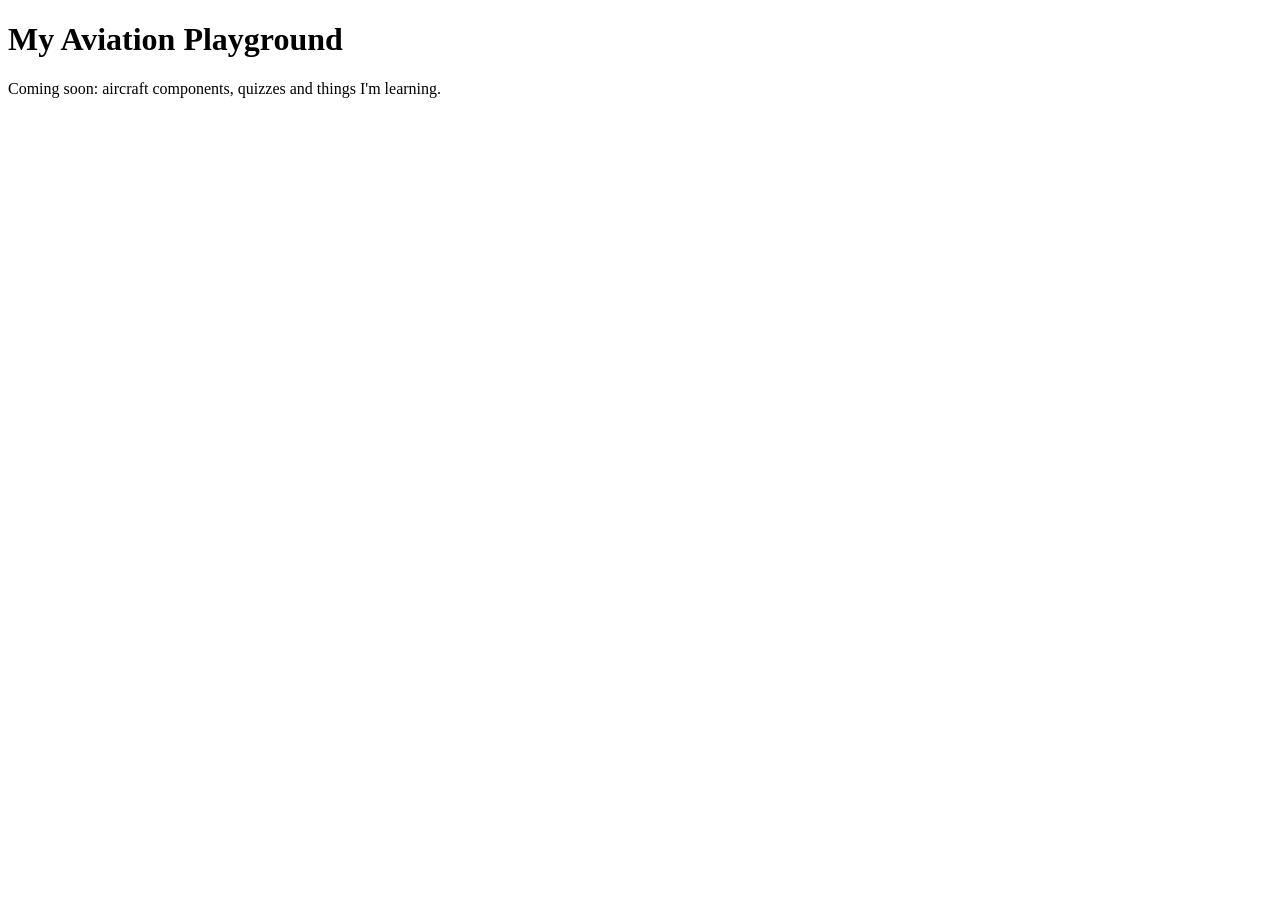
==== index.html @ 9e7796f8 "First Page" ====
<!DOCTYPE html>
<html lang="en">
<head>
  <meta charset="UTF-8">
  <meta name="viewport" content="width=device-width, initial-scale=1">
  <title>My Aviation Playground</title>
</head>
<body>
  <h1>My Aviation Playground</h1>
  <p>Coming soon: aircraft components, quizzes and things I'm learning.</p>
</body>
</html>
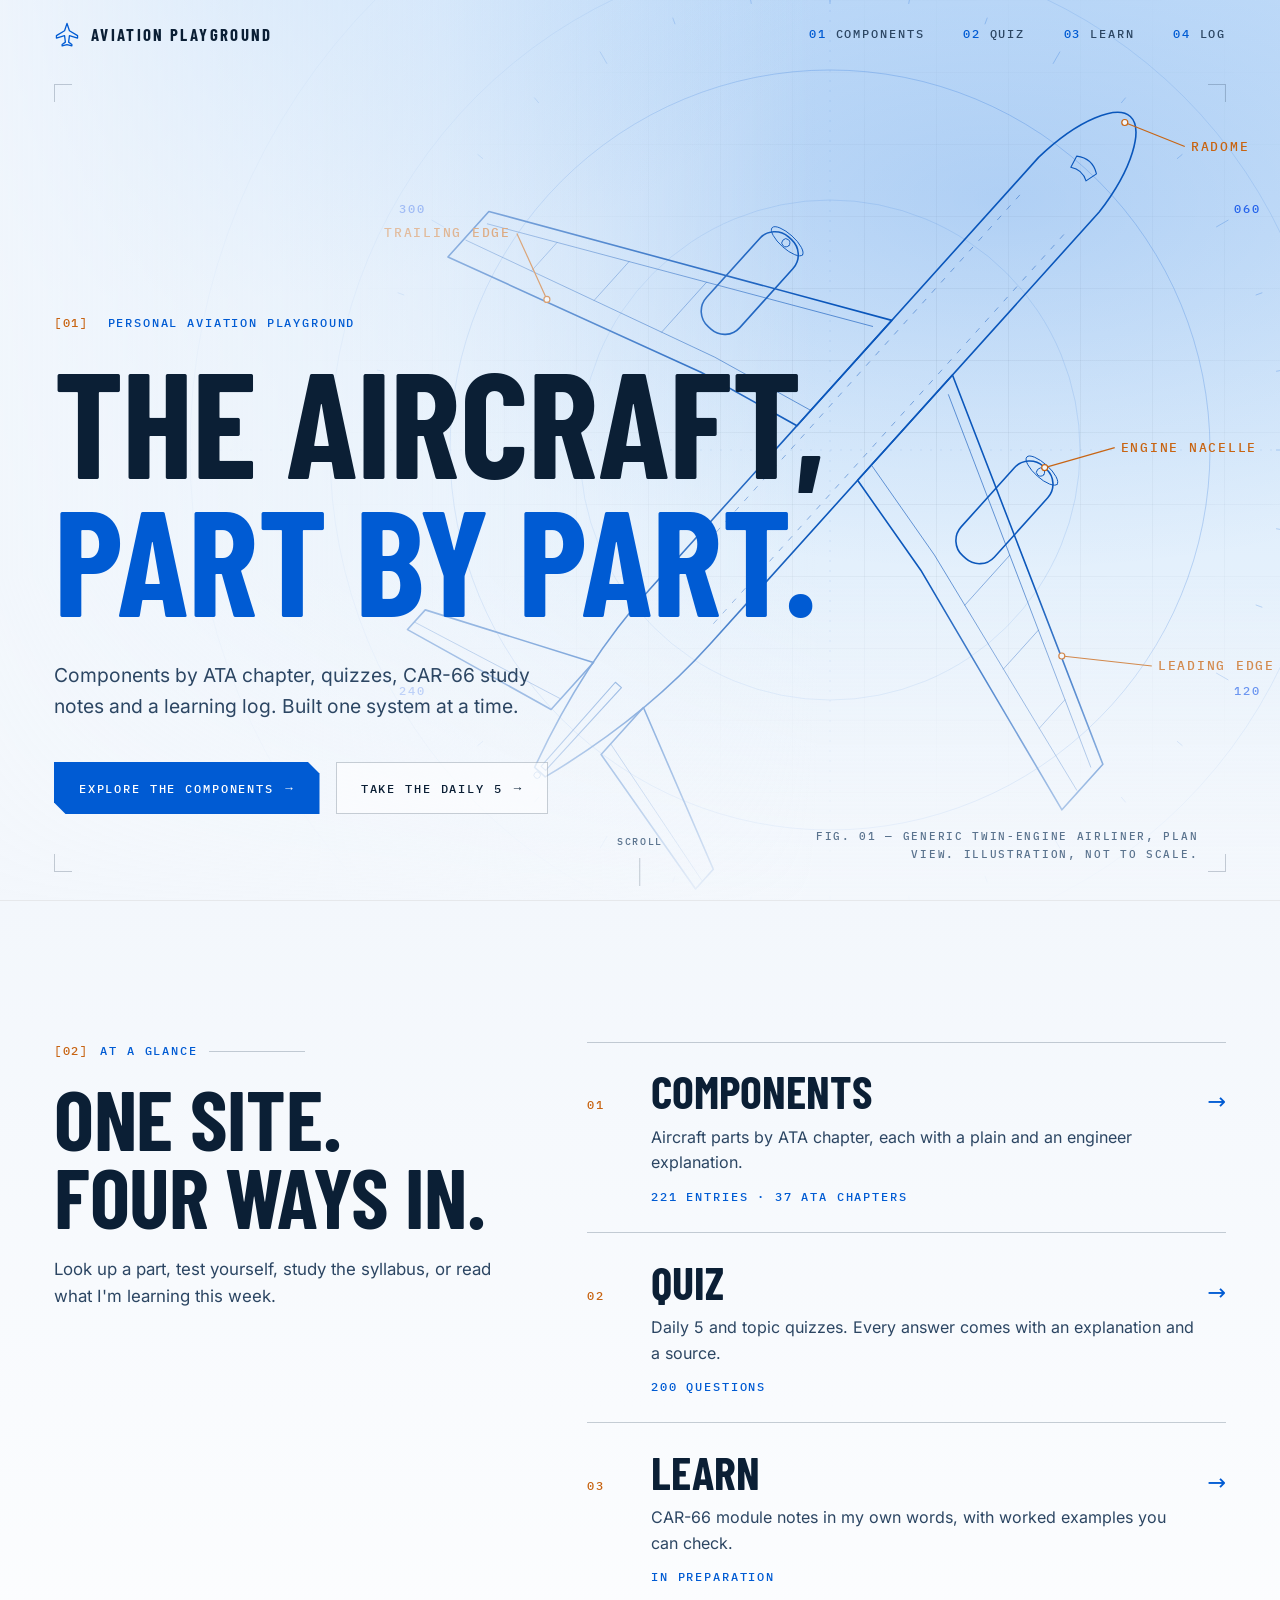
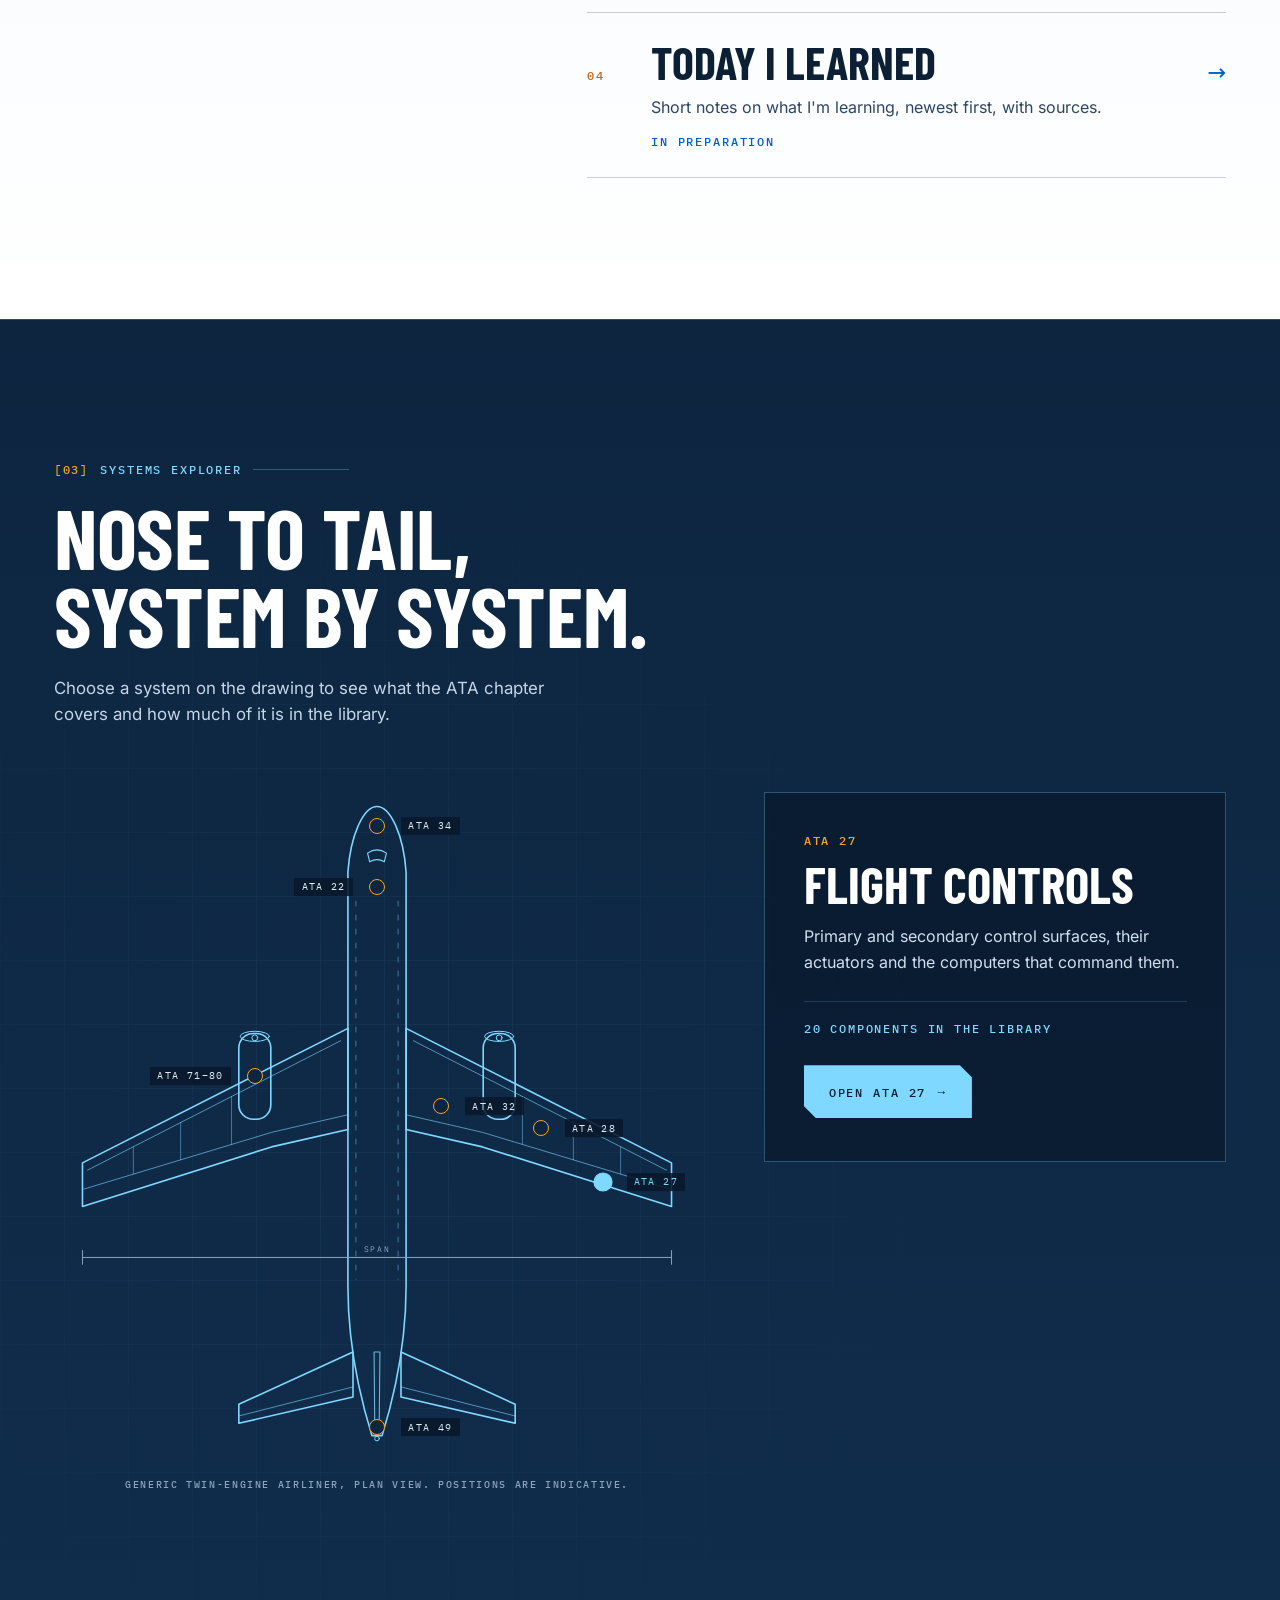
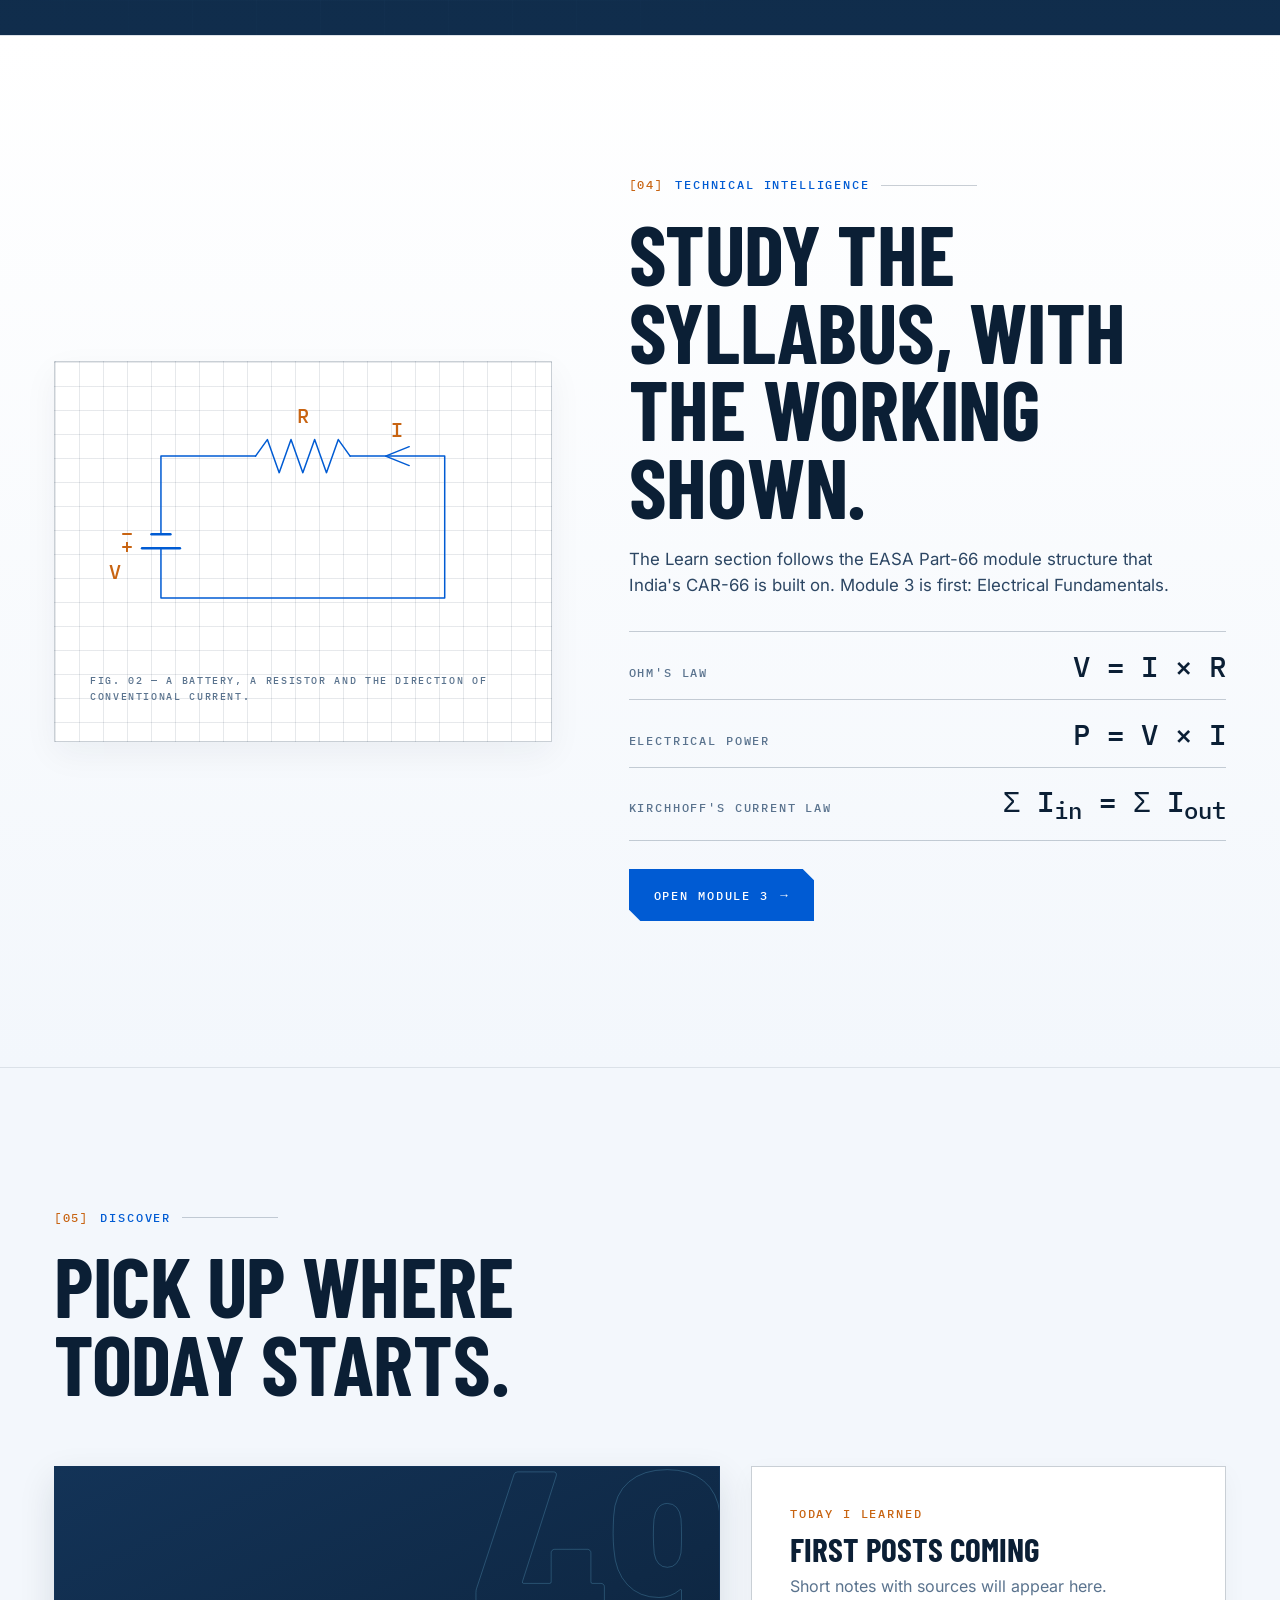
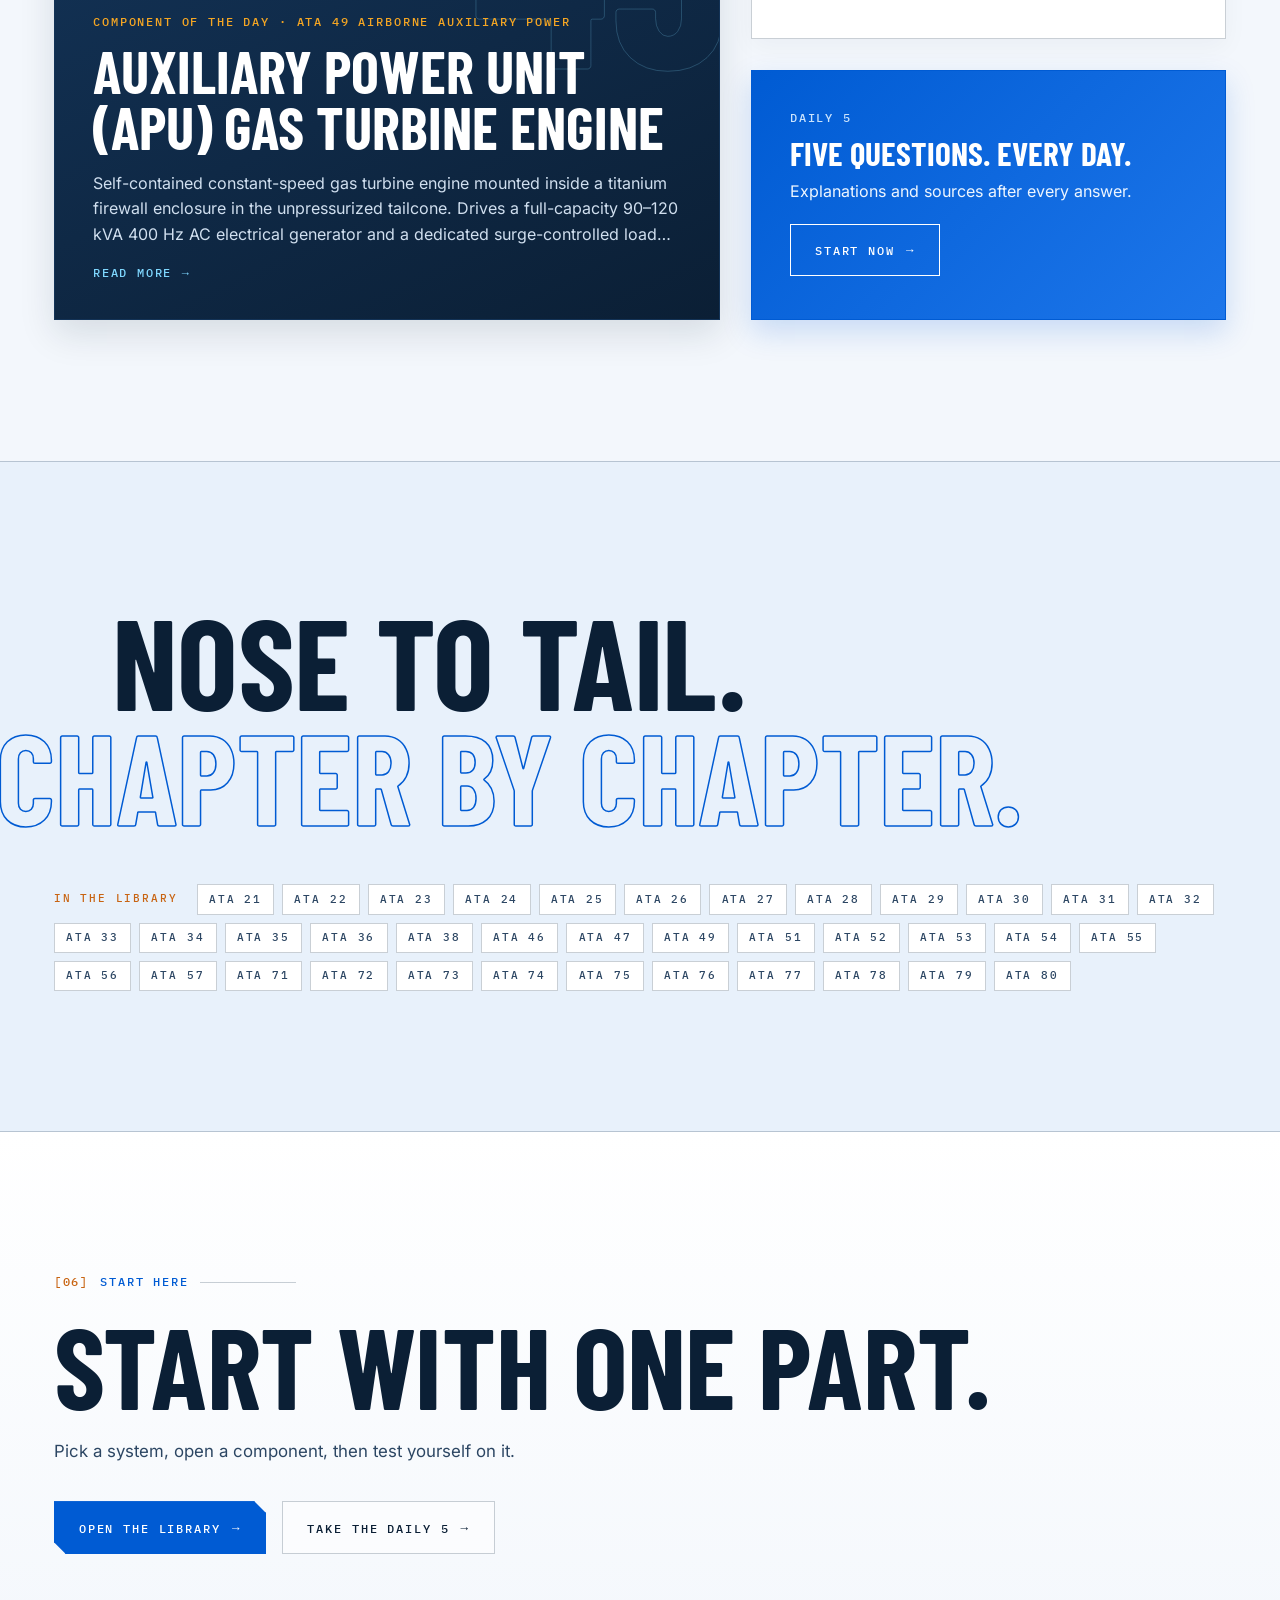
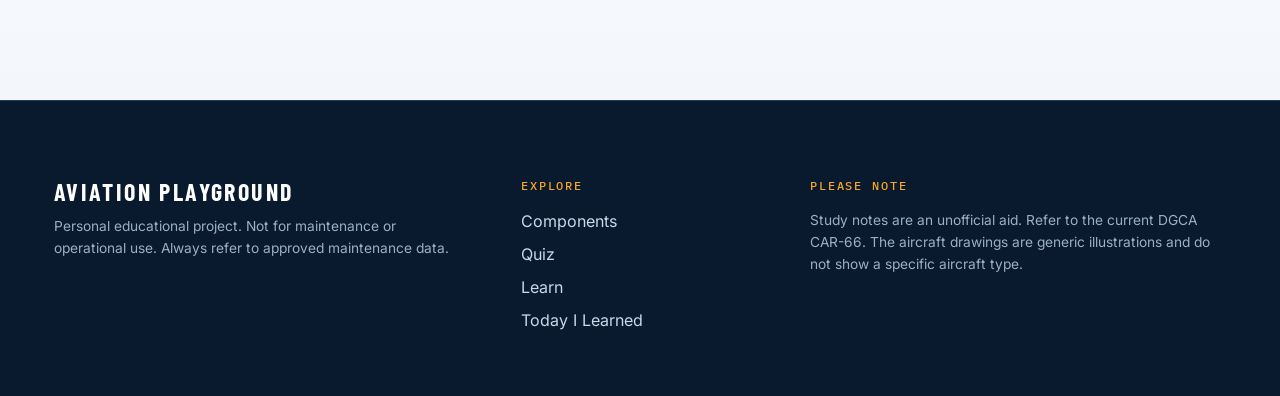
==== commit 332d4943: "Deploy daylight theme and complete encyclopedia content" ====
--- a/index.html
+++ b/index.html
@@ -2,11 +2,390 @@
 <html lang="en">
 <head>
   <meta charset="UTF-8">
-  <meta name="viewport" content="width=device-width, initial-scale=1">
-  <title>My Aviation Playground</title>
+  <meta name="viewport" content="width=device-width, initial-scale=1, viewport-fit=cover">
+  <title>My Aviation Playground | The aircraft, part by part</title>
+  <meta name="description" content="A personal aviation playground: aircraft components by ATA chapter, quizzes, CAR-66 study notes and a learning log.">
+  <meta name="theme-color" content="#04070c">
+  <link rel="icon" href="data:image/svg+xml,%3Csvg xmlns='http://www.w3.org/2000/svg' viewBox='0 0 32 32'%3E%3Crect width='32' height='32' rx='6' fill='%2304070c'/%3E%3Cpath d='M16 4 L19 13 L28 18 L28 20.5 L19 18 L18 25 L21.5 27.5 L21.5 29 L16 27.5 L10.5 29 L10.5 27.5 L14 25 L13 18 L4 20.5 L4 18 L13 13 Z' fill='none' stroke='%237fd8ff' stroke-width='1.6' stroke-linejoin='round'/%3E%3C/svg%3E">
+  <link rel="preload" href="fonts/barlow-condensed-latin-700-normal.woff2" as="font" type="font/woff2" crossorigin>
+  <link rel="stylesheet" href="css/style.css">
+  <link rel="stylesheet" href="css/home.css">
+  <script>document.documentElement.classList.add('js');</script>
 </head>
 <body>
-  <h1>My Aviation Playground</h1>
-  <p>Coming soon: aircraft components, quizzes and things I'm learning.</p>
+  <a class="skip" href="#main">Skip to content</a>
+  <svg class="sprite" width="0" height="0" aria-hidden="true" focusable="false"><defs><g id="airliner" fill="none" stroke="currentColor" stroke-linejoin="round" stroke-linecap="round">
+    <path d="M500 40 C517 40 536 75 540 130 L540 700 C540 780 524 850 507 905 L493 905 C476 850 460 780 460 700 L460 130 C464 75 483 40 500 40 Z" vector-effect="non-scaling-stroke" stroke-width="1.6"/>
+    <path d="M487 104 Q500 95 513 104 L510 116 Q500 110 490 116 Z" vector-effect="non-scaling-stroke" stroke-width="1.1"/>
+    <path d="M471 170 L471 690" vector-effect="non-scaling-stroke" stroke-width="1" stroke-opacity="0.45" stroke-dasharray="5 9"/>
+    <path d="M529 170 L529 690" vector-effect="non-scaling-stroke" stroke-width="1" stroke-opacity="0.45" stroke-dasharray="5 9"/>
+    <path d="M540 345 L905 530 L905 590 L645 508 L540 484 Z" vector-effect="non-scaling-stroke" stroke-width="1.6"/>
+    <path d="M460 345 L95 530 L95 590 L355 508 L460 484 Z" vector-effect="non-scaling-stroke" stroke-width="1.6"/>
+    <path d="M550 362 L898 540" vector-effect="non-scaling-stroke" stroke-width="1" stroke-opacity="0.6"/>
+    <path d="M450 362 L102 540" vector-effect="non-scaling-stroke" stroke-width="1" stroke-opacity="0.6"/>
+    <path d="M541 464 L645 488 L903 566" vector-effect="non-scaling-stroke" stroke-width="1" stroke-opacity="0.6"/>
+    <path d="M459 464 L355 488 L97 566" vector-effect="non-scaling-stroke" stroke-width="1" stroke-opacity="0.6"/>
+    <path d="M700 438.7 L700 504.6" vector-effect="non-scaling-stroke" stroke-width="1" stroke-opacity="0.45"/>
+    <path d="M300 438.7 L300 504.6" vector-effect="non-scaling-stroke" stroke-width="1" stroke-opacity="0.45"/>
+    <path d="M770 474.5 L770 525.8" vector-effect="non-scaling-stroke" stroke-width="1" stroke-opacity="0.45"/>
+    <path d="M230 474.5 L230 525.8" vector-effect="non-scaling-stroke" stroke-width="1" stroke-opacity="0.45"/>
+    <path d="M835 507.8 L835 545.4" vector-effect="non-scaling-stroke" stroke-width="1" stroke-opacity="0.45"/>
+    <path d="M165 507.8 L165 545.4" vector-effect="non-scaling-stroke" stroke-width="1" stroke-opacity="0.45"/>
+    <rect x="646" y="352" width="44" height="118" rx="20" vector-effect="non-scaling-stroke" stroke-width="1.6"/>
+    <ellipse cx="668" cy="356" rx="20" ry="7" vector-effect="non-scaling-stroke" stroke-width="1"/>
+    <circle cx="668" cy="358" r="4" vector-effect="non-scaling-stroke" stroke-width="1"/>
+    <rect x="310" y="352" width="44" height="118" rx="20" vector-effect="non-scaling-stroke" stroke-width="1.6"/>
+    <ellipse cx="332" cy="356" rx="20" ry="7" vector-effect="non-scaling-stroke" stroke-width="1"/>
+    <circle cx="332" cy="358" r="4" vector-effect="non-scaling-stroke" stroke-width="1"/>
+    <path d="M533 790 L690 862 L690 888 L533 852 Z" vector-effect="non-scaling-stroke" stroke-width="1.6"/>
+    <path d="M467 790 L310 862 L310 888 L467 852 Z" vector-effect="non-scaling-stroke" stroke-width="1.6"/>
+    <path d="M533 838 L690 878" vector-effect="non-scaling-stroke" stroke-width="1" stroke-opacity="0.6"/>
+    <path d="M467 838 L310 878" vector-effect="non-scaling-stroke" stroke-width="1" stroke-opacity="0.6"/>
+    <path d="M496 790 L504 790 L503 900 L497 900 Z" vector-effect="non-scaling-stroke" stroke-width="1.1" stroke-opacity="0.8"/>
+    <circle cx="500" cy="909" r="3.2" vector-effect="non-scaling-stroke" stroke-width="1"/>
+  </g></defs></svg>
+
+  <header class="hd" id="hd">
+    <a class="hd__brand" href="index.html" aria-label="My Aviation Playground, home">
+      <svg class="hd__mark" viewBox="0 0 32 32" aria-hidden="true" focusable="false"><path d="M16 3 L19 12 L29 18 L29 21 L19 18 L18 26 L22 29 L22 30.5 L16 29 L10 30.5 L10 29 L14 26 L13 18 L3 21 L3 18 L13 12 Z" fill="none" stroke="currentColor" stroke-width="1.6" stroke-linejoin="round"/></svg>
+      <span>Aviation Playground</span>
+    </a>
+    <button class="hd__toggle" id="menuBtn" type="button" aria-expanded="false" aria-controls="menu">
+      <span class="hd__label">Menu</span><span class="hd__bars" aria-hidden="true"></span>
+    </button>
+    <nav class="hd__nav" id="menu" aria-label="Main">
+      <ul>
+        <li><a href="components.html"><span class="n">01</span>Components</a></li>
+        <li><a href="quiz.html"><span class="n">02</span>Quiz</a></li>
+        <li><a href="learn.html"><span class="n">03</span>Learn</a></li>
+        <li><a href="log.html"><span class="n">04</span>Log</a></li>
+      </ul>
+    </nav>
+  </header>
+  <div id="sentinel" aria-hidden="true"></div>
+
+  <main id="main">
+    <!-- ============ HERO ============ -->
+    <section class="hero" id="hero" aria-labelledby="hero-title">
+      <div class="hero__sky" aria-hidden="true"></div>
+      <div class="hero__grid" aria-hidden="true"></div>
+      <div class="hero__layers" aria-hidden="true">
+        <div class="layer" style="--d:5">
+          <div class="only-wide"><svg class="rings" viewBox="0 0 1600 900" preserveAspectRatio="xMaxYMid slice" aria-hidden="true" focusable="false">
+  <g fill="none" stroke="currentColor">
+    <circle cx="1150" cy="450" r="250" vector-effect="non-scaling-stroke" stroke-width="1" stroke-opacity="0.28"/>
+    <circle cx="1150" cy="450" r="380" vector-effect="non-scaling-stroke" stroke-width="1" stroke-opacity="0.5"/>
+    <circle cx="1150" cy="450" r="500" vector-effect="non-scaling-stroke" stroke-width="1" stroke-opacity="0.28"/>
+    <circle cx="1150" cy="450" r="640" vector-effect="non-scaling-stroke" stroke-width="1" stroke-opacity="0.28"/>
+    <line x1="1150.0" y1="-10.0" x2="1150.0" y2="4.0" vector-effect="non-scaling-stroke" stroke-width="1" stroke-opacity=".55"/>
+    <line x1="1229.9" y1="-3.0" x2="1228.7" y2="3.9" vector-effect="non-scaling-stroke" stroke-width="1" stroke-opacity=".55"/>
+    <line x1="1307.3" y1="17.7" x2="1304.9" y2="24.3" vector-effect="non-scaling-stroke" stroke-width="1" stroke-opacity=".55"/>
+    <line x1="1380.0" y1="51.6" x2="1373.0" y2="63.8" vector-effect="non-scaling-stroke" stroke-width="1" stroke-opacity=".55"/>
+    <line x1="1445.7" y1="97.6" x2="1441.2" y2="103.0" vector-effect="non-scaling-stroke" stroke-width="1" stroke-opacity=".55"/>
+    <line x1="1502.4" y1="154.3" x2="1497.0" y2="158.8" vector-effect="non-scaling-stroke" stroke-width="1" stroke-opacity=".55"/>
+    <line x1="1548.4" y1="220.0" x2="1536.2" y2="227.0" vector-effect="non-scaling-stroke" stroke-width="1" stroke-opacity=".55"/>
+    <line x1="1582.3" y1="292.7" x2="1575.7" y2="295.1" vector-effect="non-scaling-stroke" stroke-width="1" stroke-opacity=".55"/>
+    <line x1="1603.0" y1="370.1" x2="1596.1" y2="371.3" vector-effect="non-scaling-stroke" stroke-width="1" stroke-opacity=".55"/>
+    <line x1="1610.0" y1="450.0" x2="1596.0" y2="450.0" vector-effect="non-scaling-stroke" stroke-width="1" stroke-opacity=".55"/>
+    <line x1="1603.0" y1="529.9" x2="1596.1" y2="528.7" vector-effect="non-scaling-stroke" stroke-width="1" stroke-opacity=".55"/>
+    <line x1="1582.3" y1="607.3" x2="1575.7" y2="604.9" vector-effect="non-scaling-stroke" stroke-width="1" stroke-opacity=".55"/>
+    <line x1="1548.4" y1="680.0" x2="1536.2" y2="673.0" vector-effect="non-scaling-stroke" stroke-width="1" stroke-opacity=".55"/>
+    <line x1="1502.4" y1="745.7" x2="1497.0" y2="741.2" vector-effect="non-scaling-stroke" stroke-width="1" stroke-opacity=".55"/>
+    <line x1="1445.7" y1="802.4" x2="1441.2" y2="797.0" vector-effect="non-scaling-stroke" stroke-width="1" stroke-opacity=".55"/>
+    <line x1="1380.0" y1="848.4" x2="1373.0" y2="836.2" vector-effect="non-scaling-stroke" stroke-width="1" stroke-opacity=".55"/>
+    <line x1="1307.3" y1="882.3" x2="1304.9" y2="875.7" vector-effect="non-scaling-stroke" stroke-width="1" stroke-opacity=".55"/>
+    <line x1="1229.9" y1="903.0" x2="1228.7" y2="896.1" vector-effect="non-scaling-stroke" stroke-width="1" stroke-opacity=".55"/>
+    <line x1="1150.0" y1="910.0" x2="1150.0" y2="896.0" vector-effect="non-scaling-stroke" stroke-width="1" stroke-opacity=".55"/>
+    <line x1="1070.1" y1="903.0" x2="1071.3" y2="896.1" vector-effect="non-scaling-stroke" stroke-width="1" stroke-opacity=".55"/>
+    <line x1="992.7" y1="882.3" x2="995.1" y2="875.7" vector-effect="non-scaling-stroke" stroke-width="1" stroke-opacity=".55"/>
+    <line x1="920.0" y1="848.4" x2="927.0" y2="836.2" vector-effect="non-scaling-stroke" stroke-width="1" stroke-opacity=".55"/>
+    <line x1="854.3" y1="802.4" x2="858.8" y2="797.0" vector-effect="non-scaling-stroke" stroke-width="1" stroke-opacity=".55"/>
+    <line x1="797.6" y1="745.7" x2="803.0" y2="741.2" vector-effect="non-scaling-stroke" stroke-width="1" stroke-opacity=".55"/>
+    <line x1="751.6" y1="680.0" x2="763.8" y2="673.0" vector-effect="non-scaling-stroke" stroke-width="1" stroke-opacity=".55"/>
+    <line x1="717.7" y1="607.3" x2="724.3" y2="604.9" vector-effect="non-scaling-stroke" stroke-width="1" stroke-opacity=".55"/>
+    <line x1="697.0" y1="529.9" x2="703.9" y2="528.7" vector-effect="non-scaling-stroke" stroke-width="1" stroke-opacity=".55"/>
+    <line x1="690.0" y1="450.0" x2="704.0" y2="450.0" vector-effect="non-scaling-stroke" stroke-width="1" stroke-opacity=".55"/>
+    <line x1="697.0" y1="370.1" x2="703.9" y2="371.3" vector-effect="non-scaling-stroke" stroke-width="1" stroke-opacity=".55"/>
+    <line x1="717.7" y1="292.7" x2="724.3" y2="295.1" vector-effect="non-scaling-stroke" stroke-width="1" stroke-opacity=".55"/>
+    <line x1="751.6" y1="220.0" x2="763.8" y2="227.0" vector-effect="non-scaling-stroke" stroke-width="1" stroke-opacity=".55"/>
+    <line x1="797.6" y1="154.3" x2="803.0" y2="158.8" vector-effect="non-scaling-stroke" stroke-width="1" stroke-opacity=".55"/>
+    <line x1="854.3" y1="97.6" x2="858.8" y2="103.0" vector-effect="non-scaling-stroke" stroke-width="1" stroke-opacity=".55"/>
+    <line x1="920.0" y1="51.6" x2="927.0" y2="63.8" vector-effect="non-scaling-stroke" stroke-width="1" stroke-opacity=".55"/>
+    <line x1="992.7" y1="17.7" x2="995.1" y2="24.3" vector-effect="non-scaling-stroke" stroke-width="1" stroke-opacity=".55"/>
+    <line x1="1070.1" y1="-3.0" x2="1071.3" y2="3.9" vector-effect="non-scaling-stroke" stroke-width="1" stroke-opacity=".55"/>
+  </g>
+  <g class="rings__lbl">
+    <text x="1567.4" y="213.0" text-anchor="middle">060</text>
+    <text x="1567.4" y="695.0" text-anchor="middle">120</text>
+    <text x="732.6" y="695.0" text-anchor="middle">240</text>
+    <text x="732.6" y="213.0" text-anchor="middle">300</text>
+  </g>
+  <g stroke="currentColor" vector-effect="non-scaling-stroke" stroke-opacity=".22" fill="none"><line x1="450" y1="450" x2="1850" y2="450" vector-effect="non-scaling-stroke" stroke-width="1" stroke-dasharray="2 8"/><line x1="1150" y1="-250" x2="1150" y2="1150" vector-effect="non-scaling-stroke" stroke-width="1" stroke-dasharray="2 8"/></g>
+</svg></div>
+          <div class="only-tall"><svg class="rings" viewBox="0 0 800 1000" preserveAspectRatio="xMidYMid meet" aria-hidden="true" focusable="false">
+  <g fill="none" stroke="currentColor">
+    <circle cx="400" cy="550" r="190" vector-effect="non-scaling-stroke" stroke-width="1" stroke-opacity="0.28"/>
+    <circle cx="400" cy="550" r="300" vector-effect="non-scaling-stroke" stroke-width="1" stroke-opacity="0.5"/>
+    <circle cx="400" cy="550" r="410" vector-effect="non-scaling-stroke" stroke-width="1" stroke-opacity="0.28"/>
+    <circle cx="400" cy="550" r="520" vector-effect="non-scaling-stroke" stroke-width="1" stroke-opacity="0.28"/>
+    <line x1="400.0" y1="140.0" x2="400.0" y2="154.0" vector-effect="non-scaling-stroke" stroke-width="1" stroke-opacity=".55"/>
+    <line x1="471.2" y1="146.2" x2="470.0" y2="153.1" vector-effect="non-scaling-stroke" stroke-width="1" stroke-opacity=".55"/>
+    <line x1="540.2" y1="164.7" x2="537.8" y2="171.3" vector-effect="non-scaling-stroke" stroke-width="1" stroke-opacity=".55"/>
+    <line x1="605.0" y1="194.9" x2="598.0" y2="207.1" vector-effect="non-scaling-stroke" stroke-width="1" stroke-opacity=".55"/>
+    <line x1="663.5" y1="235.9" x2="659.0" y2="241.3" vector-effect="non-scaling-stroke" stroke-width="1" stroke-opacity=".55"/>
+    <line x1="714.1" y1="286.5" x2="708.7" y2="291.0" vector-effect="non-scaling-stroke" stroke-width="1" stroke-opacity=".55"/>
+    <line x1="755.1" y1="345.0" x2="742.9" y2="352.0" vector-effect="non-scaling-stroke" stroke-width="1" stroke-opacity=".55"/>
+    <line x1="785.3" y1="409.8" x2="778.7" y2="412.2" vector-effect="non-scaling-stroke" stroke-width="1" stroke-opacity=".55"/>
+    <line x1="803.8" y1="478.8" x2="796.9" y2="480.0" vector-effect="non-scaling-stroke" stroke-width="1" stroke-opacity=".55"/>
+    <line x1="810.0" y1="550.0" x2="796.0" y2="550.0" vector-effect="non-scaling-stroke" stroke-width="1" stroke-opacity=".55"/>
+    <line x1="803.8" y1="621.2" x2="796.9" y2="620.0" vector-effect="non-scaling-stroke" stroke-width="1" stroke-opacity=".55"/>
+    <line x1="785.3" y1="690.2" x2="778.7" y2="687.8" vector-effect="non-scaling-stroke" stroke-width="1" stroke-opacity=".55"/>
+    <line x1="755.1" y1="755.0" x2="742.9" y2="748.0" vector-effect="non-scaling-stroke" stroke-width="1" stroke-opacity=".55"/>
+    <line x1="714.1" y1="813.5" x2="708.7" y2="809.0" vector-effect="non-scaling-stroke" stroke-width="1" stroke-opacity=".55"/>
+    <line x1="663.5" y1="864.1" x2="659.0" y2="858.7" vector-effect="non-scaling-stroke" stroke-width="1" stroke-opacity=".55"/>
+    <line x1="605.0" y1="905.1" x2="598.0" y2="892.9" vector-effect="non-scaling-stroke" stroke-width="1" stroke-opacity=".55"/>
+    <line x1="540.2" y1="935.3" x2="537.8" y2="928.7" vector-effect="non-scaling-stroke" stroke-width="1" stroke-opacity=".55"/>
+    <line x1="471.2" y1="953.8" x2="470.0" y2="946.9" vector-effect="non-scaling-stroke" stroke-width="1" stroke-opacity=".55"/>
+    <line x1="400.0" y1="960.0" x2="400.0" y2="946.0" vector-effect="non-scaling-stroke" stroke-width="1" stroke-opacity=".55"/>
+    <line x1="328.8" y1="953.8" x2="330.0" y2="946.9" vector-effect="non-scaling-stroke" stroke-width="1" stroke-opacity=".55"/>
+    <line x1="259.8" y1="935.3" x2="262.2" y2="928.7" vector-effect="non-scaling-stroke" stroke-width="1" stroke-opacity=".55"/>
+    <line x1="195.0" y1="905.1" x2="202.0" y2="892.9" vector-effect="non-scaling-stroke" stroke-width="1" stroke-opacity=".55"/>
+    <line x1="136.5" y1="864.1" x2="141.0" y2="858.7" vector-effect="non-scaling-stroke" stroke-width="1" stroke-opacity=".55"/>
+    <line x1="85.9" y1="813.5" x2="91.3" y2="809.0" vector-effect="non-scaling-stroke" stroke-width="1" stroke-opacity=".55"/>
+    <line x1="44.9" y1="755.0" x2="57.1" y2="748.0" vector-effect="non-scaling-stroke" stroke-width="1" stroke-opacity=".55"/>
+    <line x1="14.7" y1="690.2" x2="21.3" y2="687.8" vector-effect="non-scaling-stroke" stroke-width="1" stroke-opacity=".55"/>
+    <line x1="-3.8" y1="621.2" x2="3.1" y2="620.0" vector-effect="non-scaling-stroke" stroke-width="1" stroke-opacity=".55"/>
+    <line x1="-10.0" y1="550.0" x2="4.0" y2="550.0" vector-effect="non-scaling-stroke" stroke-width="1" stroke-opacity=".55"/>
+    <line x1="-3.8" y1="478.8" x2="3.1" y2="480.0" vector-effect="non-scaling-stroke" stroke-width="1" stroke-opacity=".55"/>
+    <line x1="14.7" y1="409.8" x2="21.3" y2="412.2" vector-effect="non-scaling-stroke" stroke-width="1" stroke-opacity=".55"/>
+    <line x1="44.9" y1="345.0" x2="57.1" y2="352.0" vector-effect="non-scaling-stroke" stroke-width="1" stroke-opacity=".55"/>
+    <line x1="85.9" y1="286.5" x2="91.3" y2="291.0" vector-effect="non-scaling-stroke" stroke-width="1" stroke-opacity=".55"/>
+    <line x1="136.5" y1="235.9" x2="141.0" y2="241.3" vector-effect="non-scaling-stroke" stroke-width="1" stroke-opacity=".55"/>
+    <line x1="195.0" y1="194.9" x2="202.0" y2="207.1" vector-effect="non-scaling-stroke" stroke-width="1" stroke-opacity=".55"/>
+    <line x1="259.8" y1="164.7" x2="262.2" y2="171.3" vector-effect="non-scaling-stroke" stroke-width="1" stroke-opacity=".55"/>
+    <line x1="328.8" y1="146.2" x2="330.0" y2="153.1" vector-effect="non-scaling-stroke" stroke-width="1" stroke-opacity=".55"/>
+  </g>
+  <g class="rings__lbl">
+    <text x="774.1" y="338.0" text-anchor="middle">060</text>
+    <text x="774.1" y="770.0" text-anchor="middle">120</text>
+    <text x="25.9" y="770.0" text-anchor="middle">240</text>
+    <text x="25.9" y="338.0" text-anchor="middle">300</text>
+  </g>
+  <g stroke="currentColor" vector-effect="non-scaling-stroke" stroke-opacity=".22" fill="none"><line x1="-180" y1="550" x2="980" y2="550" vector-effect="non-scaling-stroke" stroke-width="1" stroke-dasharray="2 8"/><line x1="400" y1="-30" x2="400" y2="1130" vector-effect="non-scaling-stroke" stroke-width="1" stroke-dasharray="2 8"/></g>
+</svg></div>
+        </div>
+        <div class="layer layer--ac" style="--d:14">
+          <div class="only-wide"><svg class="art" viewBox="0 0 1600 900" preserveAspectRatio="xMaxYMid slice" aria-hidden="true" focusable="false">
+  <g class="art__ac" transform="translate(1150 450) rotate(42) scale(1.02) translate(-500 -480)"><use href="#airliner"/></g>
+  <g class="art__call">
+    <line x1="1444.8" y1="122.5" x2="1504.8" y2="146.5" vector-effect="non-scaling-stroke"/>
+    <circle cx="1444.8" cy="122.5" r="3" vector-effect="non-scaling-stroke"/>
+    <text x="1510.8" y="150.5" text-anchor="start">RADOME</text>
+    <line x1="1381.8" y1="656.0" x2="1471.8" y2="666.0" vector-effect="non-scaling-stroke"/>
+    <circle cx="1381.8" cy="656.0" r="3" vector-effect="non-scaling-stroke"/>
+    <text x="1477.8" y="670.0" text-anchor="start">LEADING EDGE</text>
+    <line x1="1364.7" y1="467.6" x2="1434.7" y2="447.6" vector-effect="non-scaling-stroke"/>
+    <circle cx="1364.7" cy="467.6" r="3" vector-effect="non-scaling-stroke"/>
+    <text x="1440.7" y="451.6" text-anchor="start">ENGINE NACELLE</text>
+    <line x1="866.9" y1="299.4" x2="836.9" y2="233.4" vector-effect="non-scaling-stroke"/>
+    <circle cx="866.9" cy="299.4" r="3" vector-effect="non-scaling-stroke"/>
+    <text x="830.9" y="237.4" text-anchor="end">TRAILING EDGE</text>
+  </g>
+</svg></div>
+          <div class="only-tall"><svg class="art" viewBox="0 0 800 1000" preserveAspectRatio="xMidYMid meet" aria-hidden="true" focusable="false">
+  <g class="art__ac" transform="translate(400 550) rotate(-14) scale(0.92) translate(-500 -480)"><use href="#airliner"/></g>
+  <g class="art__call">
+    <line x1="303.9" y1="164.4" x2="363.9" y2="168.4" vector-effect="non-scaling-stroke"/>
+    <circle cx="303.9" cy="164.4" r="3" vector-effect="non-scaling-stroke"/>
+    <text x="369.9" y="172.4" text-anchor="start">RADOME</text>
+    <line x1="521.5" y1="398.3" x2="551.5" y2="352.3" vector-effect="non-scaling-stroke"/>
+    <circle cx="521.5" cy="398.3" r="3" vector-effect="non-scaling-stroke"/>
+    <text x="557.5" y="356.3" text-anchor="start">ENGINE</text>
+  </g>
+</svg></div>
+        </div>
+      </div>
+      <div class="hero__fade" aria-hidden="true"></div>
+      <span class="cm cm--tl" aria-hidden="true"></span><span class="cm cm--tr" aria-hidden="true"></span>
+      <span class="cm cm--bl" aria-hidden="true"></span><span class="cm cm--br" aria-hidden="true"></span>
+
+      <div class="hero__content wrap">
+        <p class="eyebrow mono"><span>[01]</span> Personal aviation playground</p>
+        <h1 id="hero-title">
+          <span class="line"><span>The aircraft,</span></span>
+          <span class="line line--ice"><span>part by part.</span></span>
+        </h1>
+        <p class="lead">Components by ATA chapter, quizzes, CAR-66 study notes and a learning log. Built one system at a time.</p>
+        <p class="cta">
+          <a class="btn btn--primary" href="components.html" data-keep-preview>Explore the components</a>
+          <a class="btn btn--ghost" href="quiz.html" data-keep-preview>Take the Daily 5</a>
+        </p>
+      </div>
+      <p class="hero__fig mono">Fig. 01 &mdash; Generic twin-engine airliner, plan view. Illustration, not to scale.</p>
+      <a class="scroll mono" href="#glance"><span>Scroll</span><i aria-hidden="true"></i></a>
+    </section>
+
+    <!-- ============ AT A GLANCE ============ -->
+    <section class="sec glance" id="glance" aria-labelledby="glance-title">
+      <div class="wrap glance__grid">
+        <div class="sec__head rv">
+          <p class="tag mono"><span>[02]</span> At a glance</p>
+          <h2 id="glance-title">One site.<br>Four ways in.</h2>
+          <p class="sec__lead">Look up a part, test yourself, study the syllabus, or read what I'm learning this week.</p>
+        </div>
+        <ol class="index">
+          <li class="rv" style="--i:1"><a class="index__row" href="components.html" data-keep-preview data-stat="components">
+            <span class="index__n mono">01</span><span class="index__title">Components</span>
+            <span class="index__desc">Aircraft parts by ATA chapter, each with a plain and an engineer explanation.</span>
+            <span class="index__stat mono" data-out>In preparation</span><span class="index__arrow" aria-hidden="true">&rarr;</span></a></li>
+          <li class="rv" style="--i:2"><a class="index__row" href="quiz.html" data-keep-preview data-stat="quiz">
+            <span class="index__n mono">02</span><span class="index__title">Quiz</span>
+            <span class="index__desc">Daily 5 and topic quizzes. Every answer comes with an explanation and a source.</span>
+            <span class="index__stat mono" data-out>In preparation</span><span class="index__arrow" aria-hidden="true">&rarr;</span></a></li>
+          <li class="rv" style="--i:3"><a class="index__row" href="learn.html" data-keep-preview data-stat="learn">
+            <span class="index__n mono">03</span><span class="index__title">Learn</span>
+            <span class="index__desc">CAR-66 module notes in my own words, with worked examples you can check.</span>
+            <span class="index__stat mono" data-out>In preparation</span><span class="index__arrow" aria-hidden="true">&rarr;</span></a></li>
+          <li class="rv" style="--i:4"><a class="index__row" href="log.html" data-keep-preview data-stat="log">
+            <span class="index__n mono">04</span><span class="index__title">Today I Learned</span>
+            <span class="index__desc">Short notes on what I'm learning, newest first, with sources.</span>
+            <span class="index__stat mono" data-out>In preparation</span><span class="index__arrow" aria-hidden="true">&rarr;</span></a></li>
+        </ol>
+      </div>
+    </section>
+
+    <!-- ============ SYSTEMS EXPLORER ============ -->
+    <section class="sec explorer" id="explorer" aria-labelledby="explorer-title">
+      <div class="wrap">
+        <div class="sec__head rv">
+          <p class="tag mono"><span>[03]</span> Systems explorer</p>
+          <h2 id="explorer-title">Nose to tail,<br>system by system.</h2>
+          <p class="sec__lead">Choose a system on the drawing to see what the ATA chapter covers and how much of it is in the library.</p>
+        </div>
+        <div class="explorer__grid">
+          <div class="explorer__stage rv">
+            <div class="explorer__wrap">
+              <svg class="xart" viewBox="60 20 880 920" aria-hidden="true" focusable="false">
+  <line x1="500" y1="20" x2="500" y2="940" vector-effect="non-scaling-stroke" stroke-dasharray="10 6 2 6" stroke-opacity=".28" stroke-width="1"/>
+  <g class="xart__ac"><use href="#airliner"/></g>
+  <g class="xart__dim" stroke-width="1" vector-effect="non-scaling-stroke">
+    <line x1="95" y1="660" x2="905" y2="660" vector-effect="non-scaling-stroke"/><line x1="95" y1="650" x2="95" y2="670" vector-effect="non-scaling-stroke"/><line x1="905" y1="650" x2="905" y2="670" vector-effect="non-scaling-stroke"/>
+    <text x="500" y="652" text-anchor="middle">SPAN</text>
+  </g>
+</svg>
+              <button class="hs" type="button" data-key="ata34" data-side="r" style="left:50.00%;top:5.00%" aria-pressed="false"><span class="hs__dot"></span><span class="hs__lbl" aria-hidden="true"></span></button>
+              <button class="hs" type="button" data-key="ata22" data-side="l" style="left:50.00%;top:14.13%" aria-pressed="false"><span class="hs__dot"></span><span class="hs__lbl" aria-hidden="true"></span></button>
+              <button class="hs" type="button" data-key="ata27" data-side="r" style="left:85.23%;top:58.26%" aria-pressed="false"><span class="hs__dot"></span><span class="hs__lbl" aria-hidden="true"></span></button>
+              <button class="hs" type="button" data-key="ata28" data-side="r" style="left:75.57%;top:50.22%" aria-pressed="false"><span class="hs__dot"></span><span class="hs__lbl" aria-hidden="true"></span></button>
+              <button class="hs" type="button" data-key="ata32" data-side="r" style="left:60.00%;top:46.96%" aria-pressed="false"><span class="hs__dot"></span><span class="hs__lbl" aria-hidden="true"></span></button>
+              <button class="hs" type="button" data-key="ata7x" data-side="l" style="left:30.91%;top:42.39%" aria-pressed="false"><span class="hs__dot"></span><span class="hs__lbl" aria-hidden="true"></span></button>
+              <button class="hs" type="button" data-key="ata49" data-side="r" style="left:50.00%;top:94.89%" aria-pressed="false"><span class="hs__dot"></span><span class="hs__lbl" aria-hidden="true"></span></button>
+            </div>
+            <p class="explorer__note mono">Generic twin-engine airliner, plan view. Positions are indicative.</p>
+          </div>
+          <aside class="explorer__panel rv" id="panel" aria-live="polite" aria-label="Selected system">
+            <p class="panel__hint">Turn on JavaScript to explore the aircraft drawing, or <a href="components.html" style="color:var(--ice)">browse the components by ATA chapter</a>.</p>
+          </aside>
+        </div>
+      </div>
+    </section>
+
+    <!-- ============ TECHNICAL INTELLIGENCE ============ -->
+    <section class="sec intel" id="intel" aria-labelledby="intel-title">
+      <div class="wrap intel__grid">
+        <div class="intel__bp rv" aria-hidden="false">
+          <svg class="circuit" viewBox="0 0 360 220" role="img" aria-label="Schematic of a simple circuit: a battery, a resistor and the direction of conventional current">
+  <g fill="none" stroke="currentColor" stroke-linecap="round" stroke-linejoin="round" stroke-width="1.5" vector-effect="non-scaling-stroke">
+    <path d="M60 116 L60 50 L140 50" vector-effect="non-scaling-stroke"/>
+    <path d="M140 50 L150 36 L160 64 L170 36 L180 64 L190 36 L200 64 L210 36 L220 50" vector-effect="non-scaling-stroke"/>
+    <path d="M220 50 L300 50 L300 170 L60 170 L60 128" vector-effect="non-scaling-stroke"/>
+    <path d="M44 128 L76 128" vector-effect="non-scaling-stroke" stroke-width="2.5"/>
+    <path d="M52 116 L68 116" vector-effect="non-scaling-stroke" stroke-width="2.5"/>
+    <path d="M270 42 L250 50 L270 58" vector-effect="non-scaling-stroke"/>
+  </g>
+  <g class="circuit__lbl">
+    <text x="26" y="132">+</text><text x="26" y="121">&#8722;</text>
+    <text x="180" y="22" text-anchor="middle">R</text>
+    <text x="16" y="154">V</text>
+    <text x="260" y="34" text-anchor="middle">I</text>
+  </g>
+</svg>
+          <p class="mono intel__cap">Fig. 02 &mdash; A battery, a resistor and the direction of conventional current.</p>
+        </div>
+        <div class="intel__copy rv">
+          <p class="tag mono"><span>[04]</span> Technical intelligence</p>
+          <h2 id="intel-title">Study the syllabus, with the working shown.</h2>
+          <p class="sec__lead">The Learn section follows the EASA Part-66 module structure that India's CAR-66 is built on. Module 3 is first: Electrical Fundamentals.</p>
+          <dl class="eq">
+            <div><dt class="mono">Ohm's law</dt><dd>V = I &times; R</dd></div>
+            <div><dt class="mono">Electrical power</dt><dd>P = V &times; I</dd></div>
+            <div><dt class="mono">Kirchhoff's current law</dt><dd>&Sigma; I<sub>in</sub> = &Sigma; I<sub>out</sub></dd></div>
+          </dl>
+          <p class="mono small" id="learnStatus"></p>
+          <p><a class="btn btn--primary" href="learn.html?module=3" data-keep-preview data-module-link>Open Module 3</a></p>
+        </div>
+      </div>
+    </section>
+
+    <!-- ============ DISCOVER ============ -->
+    <section class="sec discover" id="discover" aria-labelledby="discover-title">
+      <div class="wrap">
+        <div class="sec__head rv">
+          <p class="tag mono"><span>[05]</span> Discover</p>
+          <h2 id="discover-title">Pick up where<br>today starts.</h2>
+        </div>
+        <div class="discover__grid">
+          <article class="feature rv" id="cotd" aria-labelledby="cotd-h"></article>
+          <div class="discover__side">
+            <article class="note rv" id="latest" aria-labelledby="latest-h" style="--i:1"></article>
+            <article class="daily rv" id="daily" aria-labelledby="daily-h" style="--i:2"></article>
+          </div>
+        </div>
+      </div>
+    </section>
+
+    <!-- ============ TRANSITION STATEMENT ============ -->
+    <section class="statement" id="statement" aria-labelledby="statement-h">
+      <h2 class="statement__h" id="statement-h"><span class="a">Nose to tail.</span><span class="b">Chapter by chapter.</span></h2>
+      <ul class="chapters mono" id="chapters" aria-label="ATA chapters in the library"></ul>
+    </section>
+
+    <!-- ============ FINAL CTA ============ -->
+    <section class="sec cta-final" id="start" aria-labelledby="cta-title">
+      <div class="wrap">
+        <p class="tag mono rv"><span>[06]</span> Start here</p>
+        <h2 id="cta-title" class="rv">Start with one part.</h2>
+        <p class="sec__lead rv">Pick a system, open a component, then test yourself on it.</p>
+        <p class="rv">
+          <a class="btn btn--primary" href="components.html" data-keep-preview>Open the library</a>
+          <a class="btn btn--ghost" href="quiz.html" data-keep-preview>Take the Daily 5</a>
+        </p>
+      </div>
+    </section>
+  </main>
+
+  <footer class="ft">
+    <div class="wrap ft__grid">
+      <div>
+        <p class="ft__brand">Aviation Playground</p>
+        <p class="small">Personal educational project. Not for maintenance or operational use. Always refer to approved maintenance data.</p>
+      </div>
+      <nav aria-label="Footer">
+        <p class="mono ft__h">Explore</p>
+        <ul>
+          <li><a href="components.html" data-keep-preview>Components</a></li>
+          <li><a href="quiz.html" data-keep-preview>Quiz</a></li>
+          <li><a href="learn.html" data-keep-preview>Learn</a></li>
+          <li><a href="log.html" data-keep-preview>Today I Learned</a></li>
+        </ul>
+      </nav>
+      <div>
+        <p class="mono ft__h">Please note</p>
+        <p class="small">Study notes are an unofficial aid. Refer to the current DGCA CAR-66. The aircraft drawings are generic illustrations and do not show a specific aircraft type.</p>
+      </div>
+    </div>
+  </footer>
+
+  <script src="js/home.js" defer></script>
 </body>
-</html>+</html>
--- a/css/style.css
+++ b/css/style.css
@@ -0,0 +1,322 @@
+/* =====================================================================
+   SHARED DESIGN SYSTEM  ("The aircraft, part by part" — Daylight & Petrol Navy Theme)
+   Loaded by every page.  Order:
+     1 tokens + fonts · 2 base + buttons · 3 header + menu · 12 footer
+     13 shared responsive · inner-page components (scoped to <body class="inner">)
+     14 shared reduced motion
+   The homepage adds css/home.css on top of this file.
+   ===================================================================== */
+/* 1 · tokens ---------------------------------------------------------- */
+@font-face { font-family: "Barlow Condensed"; font-weight: 600; font-style: normal; font-display: swap;
+  src: url("../fonts/barlow-condensed-latin-600-normal.woff2") format("woff2"); }
+@font-face { font-family: "Barlow Condensed"; font-weight: 700; font-style: normal; font-display: swap;
+  src: url("../fonts/barlow-condensed-latin-700-normal.woff2") format("woff2"); }
+@font-face { font-family: "Inter"; font-weight: 100 900; font-style: normal; font-display: swap;
+  src: url("../fonts/inter-latin-wght-normal.woff2") format("woff2"); }
+@font-face { font-family: "IBM Plex Mono"; font-weight: 400; font-style: normal; font-display: swap;
+  src: url("../fonts/ibm-plex-mono-latin-400-normal.woff2") format("woff2"); }
+@font-face { font-family: "IBM Plex Mono"; font-weight: 500; font-style: normal; font-display: swap;
+  src: url("../fonts/ibm-plex-mono-latin-500-normal.woff2") format("woff2"); }
+
+:root {
+  --ink: #f3f7fc;          /* airy ice-alabaster page background */
+  --navy: #ffffff;         /* crisp white card / surface */
+  --navy-2: #e6f0fa;       /* soft sky-blue secondary surface */
+  --petrol: #0d253f;       /* rich petrol-navy for contrast blocks */
+  --petrol-dark: #091a2e;  /* deep navy for footer & dark panels */
+  --white: #0b1f35;        /* primary heading & high-contrast text (deep aerospace navy) */
+  --silver: #2c4663;       /* body copy (rich slate-navy) */
+  --titanium: #5a738e;     /* secondary / muted text, WCAG AA on --ink & --navy */
+  --line: rgba(13, 37, 63, .10);
+  --line-2: rgba(13, 37, 63, .22);
+  --ice: #005bd3;          /* bold aviation cobalt accent */
+  --ice-dim: #2b7de0;
+  --amber: #c86412;        /* warm technical copper/gold annotation */
+
+  --f-display: "Barlow Condensed", "Arial Narrow", "Roboto Condensed", Impact, sans-serif;
+  --f-body: "Inter", system-ui, -apple-system, "Segoe UI", Roboto, Arial, sans-serif;
+  --f-mono: "IBM Plex Mono", ui-monospace, "SFMono-Regular", Consolas, "Liberation Mono", monospace;
+
+  --gut: clamp(20px, 4.2vw, 56px);
+  --ease: cubic-bezier(.2, .7, .2, 1);
+}
+
+/* 2 · base ------------------------------------------------------------ */
+*, *::before, *::after { box-sizing: border-box; }
+html { scroll-behavior: smooth; -webkit-text-size-adjust: 100%; }
+html.menu-open { overflow: hidden; }
+body { margin: 0; background: var(--ink); color: var(--white); font-family: var(--f-body);
+  font-size: 1rem; line-height: 1.6; -webkit-font-smoothing: antialiased; overflow-x: hidden; }
+img, svg { display: block; max-width: 100%; }
+h1, h2, h3, p, ul, ol, dl, dd { margin: 0; }
+ul, ol { padding: 0; list-style: none; }
+a { color: inherit; text-decoration: none; }
+.mono { font-family: var(--f-mono); font-size: .72rem; letter-spacing: .16em; text-transform: uppercase; font-weight: 500; }
+.small { font-size: .86rem; color: var(--titanium); line-height: 1.6; }
+.wrap { width: min(1280px, 100% - 2 * var(--gut)); margin-inline: auto; }
+.sprite { position: absolute; width: 0; height: 0; overflow: hidden; }
+.skip { position: absolute; left: 12px; top: -60px; z-index: 100; background: var(--ice); color: #ffffff;
+  padding: .7rem 1rem; font: 500 .8rem var(--f-mono); letter-spacing: .1em; text-transform: uppercase; }
+.skip:focus { top: 12px; }
+:focus-visible { outline: 2px solid var(--amber); outline-offset: 3px; }
+::selection { background: var(--ice); color: #ffffff; }
+
+/* buttons: angled corners, crisp contrast */
+.btn { display: inline-flex; align-items: center; gap: .7rem; font: 500 .78rem var(--f-mono);
+  letter-spacing: .15em; text-transform: uppercase; padding: 1.05rem 1.5rem; border: 1px solid var(--ice);
+  margin: .3rem .7rem .3rem 0; cursor: pointer; transition: background .25s, color .25s, border-color .25s, transform .25s var(--ease);
+  clip-path: polygon(0 0, calc(100% - 12px) 0, 100% 12px, 100% 100%, 12px 100%, 0 calc(100% - 12px)); }
+.btn::after { content: "\2192"; transition: transform .25s var(--ease); }
+.btn:hover::after { transform: translateX(4px); }
+.btn:focus-visible { outline-offset: -5px; }
+.btn--primary { background: var(--ice); color: #ffffff; }
+.btn--primary:hover { background: var(--white); border-color: var(--white); color: #ffffff; }
+.btn--ghost, .daily .btn { clip-path: none; }
+.btn--ghost { color: var(--white); border-color: var(--line-2); background: rgba(255, 255, 255, .55); }
+.btn--ghost:hover { border-color: var(--ice); color: var(--ice); background: #ffffff; }
+
+/* 3 · header ---------------------------------------------------------- */
+.hd { position: fixed; inset: 0 0 auto 0; z-index: 60; display: flex; align-items: center; justify-content: space-between;
+  padding: 18px var(--gut); padding-top: max(18px, env(safe-area-inset-top)); border-bottom: 1px solid transparent;
+  transition: background .35s, border-color .35s, padding .35s, box-shadow .35s; }
+.hd.is-solid { background: rgba(243, 247, 252, .90); -webkit-backdrop-filter: blur(12px); backdrop-filter: blur(12px);
+  border-color: var(--line); padding-block: 12px; box-shadow: 0 4px 20px rgba(11, 31, 53, .05); }
+.hd__brand { display: flex; align-items: center; gap: .7rem; font: 700 1.05rem var(--f-display); letter-spacing: .14em; white-space: nowrap;
+  text-transform: uppercase; color: var(--white); }
+.hd__mark { width: 26px; height: 26px; color: var(--ice); }
+.hd__nav ul { display: flex; gap: clamp(1.4rem, 3vw, 2.8rem); }
+.hd__nav a { position: relative; display: inline-flex; gap: .55rem; font: 500 .74rem var(--f-mono); letter-spacing: .16em;
+  text-transform: uppercase; color: var(--silver); padding: .5rem 0; }
+.hd__nav a .n { color: var(--ice); }
+.hd__nav a::after { content: ""; position: absolute; left: 0; right: 0; bottom: 2px; height: 1.5px; background: var(--ice);
+  transform: scaleX(0); transform-origin: left; transition: transform .35s var(--ease); }
+.hd__nav a:hover, .hd__nav a:focus-visible, .hd__nav a[aria-current="page"] { color: var(--white); }
+.hd__nav a[aria-current="page"]::after { transform: scaleX(1); }
+.hd__nav a:hover::after, .hd__nav a:focus-visible::after { transform: scaleX(1); }
+.hd__toggle { display: none; align-items: center; gap: .7rem; background: none; border: 0; color: var(--white);
+  font: 500 .74rem var(--f-mono); letter-spacing: .16em; text-transform: uppercase; cursor: pointer; padding: .6rem 0; position: relative; z-index: 2; }
+.hd__bars { width: 22px; height: 10px; position: relative; display: block; }
+.hd__bars::before, .hd__bars::after { content: ""; position: absolute; left: 0; right: 0; height: 1.5px; background: currentColor;
+  transition: transform .3s var(--ease), top .3s var(--ease); }
+.hd__bars::before { top: 0; } .hd__bars::after { top: 8px; }
+.hd__toggle[aria-expanded="true"] .hd__bars::before { top: 4px; transform: rotate(45deg); }
+.hd__toggle[aria-expanded="true"] .hd__bars::after { top: 4px; transform: rotate(-45deg); }
+html.menu-open .hd, html.menu-open .hd.is-solid { -webkit-backdrop-filter: none; backdrop-filter: none; background: transparent; border-color: transparent; box-shadow: none; }
+#sentinel { position: absolute; top: 0; left: 0; width: 1px; height: 64px; pointer-events: none; }
+
+/* 12 · footer (rich petrol-navy anchor block) ------------------------- */
+.ft { border-top: 1px solid rgba(127, 216, 255, .18); padding: clamp(44px, 6vw, 76px) 0 calc(clamp(32px, 5vw, 56px) + env(safe-area-inset-bottom));
+  background: var(--petrol-dark); color: #eef5fc; }
+.ft__grid { display: grid; grid-template-columns: 1.4fr .8fr 1.4fr; gap: clamp(1.6rem, 4vw, 4rem); }
+.ft__brand { font: 700 1.5rem var(--f-display); text-transform: uppercase; letter-spacing: .1em; margin-bottom: .6rem; color: #ffffff; }
+.ft .small { color: #9ab0c7; }
+.ft__h { color: #f5a623; margin-bottom: .9rem; }
+.ft li { margin-bottom: .45rem; }
+.ft li a { color: #c9d8e8; } .ft li a:hover { color: #7fd8ff; }
+
+/* 13 · shared responsive --------------------------------------------- */
+@media (max-width: 1100px) {
+  .ft__grid { grid-template-columns: 1fr 1fr; } .ft__grid > div:last-child { grid-column: 1 / -1; }
+}
+@media (max-width: 760px) {
+  .hd__toggle { display: inline-flex; }
+  .js .hd__nav { position: fixed; inset: 0; z-index: 1; display: grid; place-content: center; background: rgba(243, 247, 252, .98);
+    opacity: 0; visibility: hidden; transition: opacity .35s, visibility .35s; }
+  .js .hd__nav.is-open { opacity: 1; visibility: visible; }
+  .hd__nav ul { flex-direction: column; gap: .6rem; }
+  .hd__nav a { font: 700 clamp(2.6rem, 14vw, 4rem)/1.1 var(--f-display); letter-spacing: .02em; color: var(--white); }
+  .hd__nav a .n { font: 500 .74rem var(--f-mono); align-self: flex-start; margin-top: .6rem; }
+  html:not(.js) .hd { flex-wrap: wrap; } html:not(.js) .hd__nav ul { flex-wrap: wrap; gap: .4rem 1.2rem; }
+  .btn { padding: 1rem 1.2rem; }
+}
+@media (max-width: 420px) {
+  .hd__brand { font-size: .86rem; letter-spacing: .09em; gap: .5rem; }
+  .hd__mark { width: 22px; height: 22px; }
+  .btn { width: 100%; justify-content: space-between; margin-right: 0; }
+  .ft__grid { grid-template-columns: 1fr; }
+}
+
+/* inner-page components: every rule below only applies inside <body class="inner"> --- */
+/* ---------- page shell ---------- */
+.inner .page { padding-top: clamp(104px, 12vw, 140px); padding-bottom: clamp(64px, 9vw, 120px); min-height: 72vh; }
+.inner .page-head { margin-bottom: clamp(1.8rem, 4vw, 3rem); }
+.inner .kicker { color: var(--ice); display: flex; gap: .7rem; align-items: center; margin-bottom: 1rem; }
+.inner .kicker span { color: var(--amber); }
+.inner .kicker::after { content: ""; flex: 0 0 clamp(40px, 8vw, 96px); height: 1px; background: var(--line-2); }
+.inner .page h1 { font: 700 clamp(2.8rem, 8.5vw, 6.2rem)/.9 var(--f-display); text-transform: uppercase; letter-spacing: -.003em; color: var(--white); }
+.inner .page h2 { font: 700 clamp(1.7rem, 3.4vw, 2.4rem)/1 var(--f-display); text-transform: uppercase; color: var(--white); margin: 2.4rem 0 .9rem; }
+.inner .page p,
+.inner .page li { color: var(--silver); }
+.inner .page a { text-underline-offset: 3px; }
+.inner .page .lead { max-width: 38rem; margin-top: 1.1rem; font-size: 1.05rem; }
+.inner .muted { color: var(--titanium) !important; font-size: .9rem; }
+.inner .page p,
+.inner .page ul,
+.inner .page ol { max-width: 48rem; }
+.inner .page p { margin: 0 0 1rem; }
+.inner .page h1 + p { margin-top: 1.2rem; }
+.inner .page ul:not([class]),
+.inner .scope ul { list-style: square; padding-left: 1.25rem; margin: 0 0 1.1rem; }
+.inner .page li { margin: .35rem 0; }
+.inner .page li::marker { color: var(--ice); }
+.inner .page .grid,
+.inner .page .filters,
+.inner .page .chips,
+.inner .page .topic-list,
+.inner .page .options { max-width: none; }
+
+/* ---------- inputs ---------- */
+.inner .filters { display: flex; flex-wrap: wrap; gap: .75rem; margin: 0 0 1rem; }
+.inner .filters input,
+.inner .filters select { background: #ffffff; color: var(--white); border: 1px solid var(--line-2); border-radius: 0;
+  padding: .85rem 1rem; font: 400 .95rem var(--f-body); box-shadow: 0 2px 6px rgba(11, 31, 53, .03); }
+.inner .filters input { flex: 1 1 260px; }
+.inner .filters input::placeholder { color: var(--titanium); }
+.inner .filters input:focus,
+.inner .filters select:focus { outline: none; border-color: var(--ice); box-shadow: 0 0 0 1px var(--ice); }
+.inner .filters select option { background: #ffffff; color: var(--white); }
+
+/* ---------- catalogue cards: crisp white data sheet ---------- */
+.inner .grid { display: grid; grid-template-columns: repeat(auto-fill, minmax(270px, 1fr)); gap: 0; border-top: 1px solid var(--line-2); border-left: 1px solid var(--line-2);
+  margin-top: 1rem; background: #ffffff; box-shadow: 0 10px 30px rgba(11, 31, 53, .04); }
+.inner .card { display: block; position: relative; padding: 1.5rem 1.4rem 1.7rem; color: var(--white); border-right: 1px solid var(--line-2); border-bottom: 1px solid var(--line-2);
+  background: #ffffff; transition: background .25s, transform .25s var(--ease); }
+.inner .card::before { content: ""; position: absolute; left: 0; top: -1px; height: 2px; width: 100%; background: var(--ice); transform: scaleX(0);
+  transform-origin: left; transition: transform .45s var(--ease); }
+.inner a.card:hover,
+.inner a.card:focus-visible { background: #f6faff; }
+.inner a.card:hover::before,
+.inner a.card:focus-visible::before { transform: scaleX(1); }
+.inner a.card:focus-visible { outline-offset: -4px; }
+.inner .card h3 { font: 700 1.6rem/1.05 var(--f-display); text-transform: uppercase; margin: .9rem 0 .6rem; color: var(--white); }
+.inner .card p { color: var(--silver); font-size: .92rem; margin: 0; }
+.inner .card.disabled { opacity: .5; cursor: default; }
+.inner .badge { display: inline-block; font: 500 .68rem var(--f-mono); letter-spacing: .14em; text-transform: uppercase; color: var(--amber);
+  background: rgba(200, 100, 18, .07); border: 1px solid rgba(200, 100, 18, .35); padding: .15rem .55rem; }
+
+/* ---------- component detail ---------- */
+.inner .back { display: inline-flex; gap: .6rem; color: var(--titanium); font: 500 .72rem var(--f-mono); letter-spacing: .14em; text-transform: uppercase; margin-bottom: 1.6rem; }
+.inner .back:hover { color: var(--ice); }
+.inner .notice { border-left: 3px solid var(--amber); background: rgba(200, 100, 18, .08); padding: .65rem .95rem; font-size: .9rem; margin: 0 0 1.4rem; color: var(--white); }
+.inner #detail h1 { font-size: clamp(2.4rem, 6vw, 4.6rem); margin: 1rem 0 0; }
+.inner figure { margin: 1.8rem 0; border: 1px solid var(--line-2); padding: .8rem; background: #ffffff; max-width: 48rem; box-shadow: 0 8px 24px rgba(11, 31, 53, .05); }
+.inner figure img { width: 100%; height: auto; }
+.inner figcaption { color: var(--titanium); font: 400 .66rem var(--f-mono); letter-spacing: .1em; text-transform: uppercase; margin-top: .7rem; }
+.inner figcaption a,
+.inner .refs a,
+.inner .post-links a,
+.inner .muted a { color: var(--ice); }
+.inner .placeholder-img { border: 1px dashed var(--line-2); color: var(--titanium); font: 500 .72rem var(--f-mono); letter-spacing: .16em; text-transform: uppercase;
+  text-align: center; padding: 4.5rem 1rem; margin: 1.8rem 0; max-width: 48rem; background-color: #ffffff;
+  background-image: linear-gradient(var(--line) 1px, transparent 1px), linear-gradient(90deg, var(--line) 1px, transparent 1px); background-size: 24px 24px; }
+.inner .tabs { display: flex; margin: 1.8rem 0 0; border-bottom: 1px solid var(--line-2); max-width: 48rem; }
+.inner .tab { background: none; color: var(--titanium); border: 0; border-bottom: 2px solid transparent; padding: .75rem 1.3rem; font: 500 .74rem var(--f-mono);
+  letter-spacing: .15em; text-transform: uppercase; cursor: pointer; margin-bottom: -1px; }
+.inner .tab:hover { color: var(--white); }
+.inner .tab.active { color: var(--ice); border-bottom-color: var(--ice); }
+.inner .panel { font-size: 1.08rem; color: var(--silver); padding: 1.3rem 0 .4rem; max-width: 46rem; }
+.inner .meta { color: var(--titanium); }
+.inner .meta strong { color: var(--amber); font: 500 .72rem var(--f-mono); letter-spacing: .14em; text-transform: uppercase; margin-right: .4rem; }
+.inner .tag { display: inline-block; background: #ffffff; border: 1px solid var(--line-2); padding: .1rem .6rem; margin: .2rem .4rem .2rem 0; font: 500 .66rem var(--f-mono);
+  letter-spacing: .12em; text-transform: uppercase; color: var(--silver); }
+.inner .refs,
+.inner .post-links { padding-left: 1.1rem; list-style: square; }
+.inner .refs a,
+.inner .post-links a { text-decoration: underline; }
+
+/* ---------- quiz ---------- */
+.inner #quiz-app { scroll-margin-top: 92px; }
+.inner .q-text { font: 700 clamp(1.7rem, 3.6vw, 2.6rem)/1.05 var(--f-display); text-transform: uppercase; margin: .6rem 0 1.4rem; color: var(--white); max-width: 46rem; }
+.inner .options { display: grid; gap: .6rem; margin-bottom: 1.2rem; max-width: 46rem; }
+.inner .option { text-align: left; background: #ffffff; color: var(--white); border: 1px solid var(--line-2); padding: .95rem 1.1rem;
+  font: 400 1rem var(--f-body); cursor: pointer; transition: border-color .2s, background .2s, box-shadow .2s; box-shadow: 0 2px 5px rgba(11, 31, 53, .03); }
+.inner .option:hover:not(:disabled) { border-color: var(--ice); background: #f5f9ff; box-shadow: 0 4px 12px rgba(0, 91, 211, .08); }
+.inner .option:disabled { color: var(--titanium); cursor: default; }
+.inner .option.correct { border-color: #16a34a; background: #e8f8ee; color: #0a3d1c; font-weight: 500; }
+.inner .option.wrong { border-color: #dc2626; background: #fdecec; color: #6e1515; }
+.inner .primary,
+.inner .secondary { font: 500 .78rem var(--f-mono); letter-spacing: .15em; text-transform: uppercase; padding: 1.05rem 1.5rem; border: 1px solid var(--ice);
+  cursor: pointer; margin: .3rem .7rem .3rem 0; transition: background .25s, color .25s, border-color .25s; }
+.inner .primary { background: var(--ice); color: #ffffff; clip-path: polygon(0 0, calc(100% - 12px) 0, 100% 12px, 100% 100%, 12px 100%, 0 calc(100% - 12px)); }
+.inner .primary:hover { background: var(--white); border-color: var(--white); color: #ffffff; }
+.inner .primary:focus-visible { outline-offset: -5px; }
+.inner .secondary { background: #ffffff; color: var(--white); border-color: var(--line-2); }
+.inner .secondary:hover { border-color: var(--ice); color: var(--ice); }
+.inner .result { font: 600 .8rem var(--f-mono); letter-spacing: .15em; text-transform: uppercase; }
+.inner .result.ok { color: #15803d; } .inner .result.bad { color: #b91c1c; }
+.inner .score { font: 700 clamp(3.4rem, 9vw, 6rem)/1 var(--f-display); color: var(--ice); margin: .5rem 0; max-width: none; }
+.inner .secondary-link { color: var(--ice); font: 500 .74rem var(--f-mono); letter-spacing: .15em; text-transform: uppercase; }
+.inner .secondary-link:hover { color: var(--white); }
+
+/* ---------- log ---------- */
+.inner .chips { display: flex; flex-wrap: wrap; gap: .5rem; margin: 0 0 1rem; }
+.inner .chip { background: #ffffff; color: var(--silver); border: 1px solid var(--line-2); padding: .4rem .95rem; font: 500 .72rem var(--f-mono);
+  letter-spacing: .12em; text-transform: uppercase; cursor: pointer; transition: border-color .2s, color .2s, background .2s; }
+.inner .chip:hover { border-color: var(--ice); color: var(--ice); }
+.inner .chip.active { background: var(--ice); border-color: var(--ice); color: #ffffff; font-weight: 500; }
+.inner .post { border-top: 1px solid var(--line-2); padding: 1.7rem 0 2rem; display: grid; grid-template-columns: 9rem minmax(0, 1fr); gap: .5rem 2rem; max-width: 62rem; }
+.inner .post > * { grid-column: 2; }
+.inner .post .meta { grid-column: 1; grid-row: 1; margin: .55rem 0 0; font: 500 .72rem var(--f-mono); letter-spacing: .14em; text-transform: uppercase; color: var(--amber); }
+.inner .post h2 { grid-column: 2; grid-row: 1; margin: 0; font-size: clamp(1.7rem, 3vw, 2.3rem); }
+.inner .post p { margin: .3rem 0; }
+.inner .draft { display: inline-block; font: 500 .62rem var(--f-mono); letter-spacing: .12em; text-transform: uppercase; border: 1px dashed var(--amber); color: var(--amber);
+  padding: 0 .5rem; margin-left: .7rem; vertical-align: middle; }
+
+/* ---------- learn ---------- */
+.inner .topic-list { margin: 1.4rem 0; border-top: 1px solid var(--line-2); background: #ffffff; box-shadow: 0 8px 24px rgba(11, 31, 53, .04); }
+.inner .topic-row { display: grid; grid-template-columns: 3.6rem minmax(0, 1fr) auto auto; gap: .9rem; align-items: baseline; padding: 1.15rem .9rem;
+  border-bottom: 1px solid var(--line); color: var(--white); transition: padding .3s var(--ease), background .3s; }
+.inner a.topic-row:hover,
+.inner a.topic-row:focus-visible { padding-left: 1.3rem; background: #f5f9ff; }
+.inner a.topic-row:focus-visible { outline-offset: -3px; }
+.inner .topic-row.disabled { opacity: .5; }
+.inner .topic-id { color: var(--amber); font: 500 .8rem var(--f-mono); letter-spacing: .08em; }
+.inner .topic-title { font: 700 clamp(1.3rem, 2.4vw, 1.7rem)/1.05 var(--f-display); text-transform: uppercase; }
+.inner .topic-meta,
+.inner .topic-status { color: var(--titanium); font: 500 .68rem var(--f-mono); letter-spacing: .12em; text-transform: uppercase; }
+.inner .scope { background: #ffffff; border: 1px solid var(--line-2); border-left: 3px solid var(--ice); padding: .9rem 1.2rem; margin: 1.4rem 0; max-width: 48rem; }
+.inner .scope strong { font: 500 .72rem var(--f-mono); letter-spacing: .14em; text-transform: uppercase; color: var(--ice); }
+.inner .scope ul { margin: .5rem 0 .2rem; }
+.inner .table-wrap { overflow-x: auto; max-width: 48rem; background: #ffffff; border: 1px solid var(--line-2); padding: .4rem .8rem; }
+.inner .formulas { width: 100%; border-collapse: collapse; margin: .4rem 0; }
+.inner .formulas th,
+.inner .formulas td { text-align: left; padding: .65rem .7rem; border-bottom: 1px solid var(--line); vertical-align: top; color: var(--silver); }
+.inner .formulas th { color: var(--ice); font: 500 .68rem var(--f-mono); letter-spacing: .14em; text-transform: uppercase; }
+.inner .formulas code { font: 500 .95rem var(--f-mono); color: var(--white); background: var(--navy-2); padding: .1rem .45rem; }
+.inner .example { background: #ffffff; border: 1px solid var(--line-2); padding: .75rem 1.2rem; margin: .8rem 0; max-width: 48rem; }
+.inner .example[open] { border-color: var(--ice); background: #f7fbff; }
+.inner .example summary { cursor: pointer; color: var(--white); font-weight: 600; }
+.inner .example ol { list-style: decimal; margin: .7rem 0 .5rem 1.2rem; padding: 0; }
+
+/* ---------- component detail: photo beside the text on wide screens ---------- */
+@media (min-width: 1000px) {
+  .inner #detail { display: grid; grid-template-columns: minmax(0, 1fr) minmax(0, 1fr); column-gap: clamp(2rem, 5vw, 5rem); align-items: start; }
+  .inner #detail > * { grid-column: 1; }
+  .inner #detail > .badge { justify-self: start; }
+  .inner #detail > figure,
+  .inner #detail > .placeholder-img { grid-column: 2; grid-row: 1 / span 14; margin: 0; max-width: none; position: sticky; top: 104px; }
+}
+
+/* ---------- responsive ---------- */
+@media (max-width: 760px) {
+  .inner .post { grid-template-columns: 1fr; }
+  .inner .post > *,
+  .inner .post .meta,
+  .inner .post h2 { grid-column: 1; grid-row: auto; }
+  .inner .post .meta { margin: 0 0 .3rem; order: -1; }
+  .inner .topic-row { grid-template-columns: 3.2rem minmax(0, 1fr); }
+  .inner .topic-meta,
+  .inner .topic-status { grid-column: 2; }
+  .inner .tab { padding: .75rem .9rem; }
+}
+@media (max-width: 480px) {
+  .inner .grid { grid-template-columns: 1fr; }
+  .inner .primary,
+  .inner .secondary { width: 100%; text-align: left; margin-right: 0; }
+}
+
+/* 14 · shared reduced motion ----------------------------------------- */
+@media (prefers-reduced-motion: reduce) {
+  html { scroll-behavior: auto; }
+  *, *::before, *::after { animation: none !important; transition: none !important; }
+}
--- a/css/home.css
+++ b/css/home.css
@@ -0,0 +1,231 @@
+/* =====================================================================
+   HOMEPAGE ONLY  (loaded after css/style.css — Daylight & Petrol Navy Theme)
+   Sections: 4 hero · 5 shared section parts · 6 glance · 7 explorer · 8 intel
+             9 discover · 10 statement · 11 final CTA · 13 responsive · 14 reduced motion
+   ===================================================================== */
+/* 4 · hero (Luminous Stratosphere Sky Gradient) ----------------------- */
+.hero { position: relative; min-height: 100vh; min-height: 100svh; display: flex; flex-direction: column; justify-content: flex-end;
+  overflow: hidden; isolation: isolate; padding-bottom: clamp(56px, 9vh, 110px); }
+.hero__sky { position: absolute; inset: 0; z-index: 0; background:
+  radial-gradient(90% 65% at 78% 22%, rgba(0, 91, 211, .16), transparent 64%),
+  radial-gradient(70% 55% at 15% -5%, rgba(56, 148, 240, .25), transparent 70%),
+  linear-gradient(180deg, #c7e0fa 0%, #dfeefc 52%, #f3f7fc 100%); }
+.hero__grid { position: absolute; inset: 0; z-index: 1; opacity: .65;
+  background-image: linear-gradient(var(--line) 1px, transparent 1px), linear-gradient(90deg, var(--line) 1px, transparent 1px);
+  background-size: 72px 72px; -webkit-mask-image: radial-gradient(ellipse 70% 70% at 70% 45%, #000 0%, transparent 75%);
+  mask-image: radial-gradient(ellipse 70% 70% at 70% 45%, #000 0%, transparent 75%); }
+.hero__layers { position: absolute; inset: 0; z-index: 2; pointer-events: none; }
+.layer { position: absolute; inset: 0; transform: translate3d(calc(var(--px, 0) * var(--d) * -1px), calc(var(--py, 0) * var(--d) * -.6px), 0);
+  transition: transform .5s var(--ease); will-change: transform; }
+.layer > div, .layer svg { position: absolute; inset: 0; width: 100%; height: 100%; }
+.rings { color: rgba(0, 91, 211, .42); }
+.rings__lbl text { fill: #2563eb; font: 500 12px var(--f-mono); letter-spacing: .16em; }
+.art { color: #0050b8; }
+.art__ac { opacity: .95; }
+.art__call line, .art__call circle { stroke: var(--amber); fill: none; stroke-width: 1.2px; }
+.art__call circle { fill: var(--ink); }
+.art__call text { fill: var(--amber); font: 500 12.5px var(--f-mono); letter-spacing: .14em; }
+.only-tall { display: none; }
+.hero__fade { position: absolute; inset: 0; z-index: 3; pointer-events: none; background:
+  linear-gradient(90deg, rgba(243, 247, 252, .92) 0%, rgba(243, 247, 252, .58) 34%, rgba(243, 247, 252, 0) 64%),
+  linear-gradient(0deg, rgba(243, 247, 252, .96) 0%, rgba(243, 247, 252, 0) 36%); }
+.cm { position: absolute; width: 18px; height: 18px; z-index: 4; border-color: var(--line-2); border-style: solid; border-width: 0; }
+.cm--tl { left: var(--gut); top: 84px; border-left-width: 1px; border-top-width: 1px; }
+.cm--tr { right: var(--gut); top: 84px; border-right-width: 1px; border-top-width: 1px; }
+.cm--bl { left: var(--gut); bottom: 28px; border-left-width: 1px; border-bottom-width: 1px; }
+.cm--br { right: var(--gut); bottom: 28px; border-right-width: 1px; border-bottom-width: 1px; }
+.hero__content { position: relative; z-index: 5; }
+.eyebrow { color: var(--ice); margin-bottom: 1.4rem; }
+.eyebrow span { color: var(--amber); margin-right: .6rem; }
+.hero h1 { font-family: var(--f-display); font-weight: 700; text-transform: uppercase; letter-spacing: -.005em;
+  font-size: clamp(2.9rem, 11.6vw, 10.5rem); line-height: .88; color: var(--white); }
+.hero h1 .line { display: block; overflow: hidden; padding-bottom: .05em; }
+.hero h1 .line > span { display: block; }
+.hero h1 .line--ice { color: var(--ice); }
+.lead { max-width: 33rem; margin-top: clamp(1.1rem, 2.4vw, 1.8rem); font-size: clamp(1rem, 1.5vw, 1.2rem); color: var(--silver); }
+.cta { margin-top: clamp(1.4rem, 3vw, 2.2rem); }
+.hero__fig { position: absolute; z-index: 5; right: calc(var(--gut) + 28px); bottom: 36px; max-width: 26rem; text-align: right;
+  color: var(--titanium); font-size: .66rem; line-height: 1.7; }
+.scroll { position: absolute; z-index: 5; left: 50%; bottom: 14px; transform: translateX(-50%); display: flex; flex-direction: column;
+  align-items: center; gap: .5rem; color: var(--titanium); font-size: .62rem; }
+.scroll i { width: 1px; height: 28px; background: var(--line-2); position: relative; overflow: hidden; }
+.scroll i::after { content: ""; position: absolute; left: 0; top: -12px; width: 1px; height: 12px; background: var(--ice); animation: drop 2.2s var(--ease) infinite; }
+@keyframes drop { to { top: 100%; } }
+
+/* hero entrance */
+.js .hero h1 .line > span { transform: translateY(108%); animation: rise 1s var(--ease) .12s forwards; }
+.js .hero h1 .line:nth-child(2) > span { animation-delay: .27s; }
+.js .eyebrow, .js .lead, .js .cta, .js .hero__fig { opacity: 0; animation: fade .9s var(--ease) .5s forwards; }
+.js .hd { opacity: 0; animation: fadeonly .9s var(--ease) .2s forwards; }
+.js .lead { animation-delay: .7s; } .js .cta { animation-delay: .85s; } .js .hero__fig { animation-delay: 1.1s; }
+.js .art { animation: scan 1.7s var(--ease) .1s both; }
+.js .rings { animation: fade 1.6s var(--ease) .1s both; }
+@keyframes rise { to { transform: none; } }
+@keyframes fade { from { opacity: 0; transform: translateY(10px); } to { opacity: 1; transform: none; } }
+@keyframes fadeonly { from { opacity: 0; } to { opacity: 1; } }
+@keyframes scan { from { clip-path: inset(0 100% 0 0); } to { clip-path: inset(0 0 0 0); } }
+
+/* 5 · shared section parts ------------------------------------------- */
+.sec { padding-block: clamp(72px, 11vw, 150px); position: relative; }
+.tag { color: var(--ice); display: flex; gap: .7rem; align-items: center; margin-bottom: 1.2rem; }
+.tag span { color: var(--amber); }
+.tag::after { content: ""; flex: 0 0 clamp(40px, 8vw, 96px); height: 1px; background: var(--line-2); }
+.sec h2, .statement__h { font-family: var(--f-display); font-weight: 700; text-transform: uppercase; letter-spacing: -.003em;
+  line-height: .92; font-size: clamp(2.5rem, 6.6vw, 5.6rem); color: var(--white); }
+.sec__lead { max-width: 34rem; margin-top: 1.3rem; color: var(--silver); font-size: 1.05rem; }
+.js .rv { opacity: 0; transform: translateY(26px); transition: opacity .9s var(--ease), transform .9s var(--ease); transition-delay: calc(var(--i, 0) * 110ms); }
+.js .rv.in { opacity: 1; transform: none; }
+
+/* 6 · glance (navigation index on crisp white/ice) ------------------- */
+.glance { border-top: 1px solid var(--line); background: linear-gradient(180deg, var(--ink), #ffffff); }
+.glance__grid { display: grid; grid-template-columns: minmax(0, 5fr) minmax(0, 7fr); gap: clamp(2rem, 6vw, 6rem); align-items: start; }
+.glance .sec__head { position: sticky; top: 110px; }
+.index__row { display: grid; grid-template-columns: 3rem minmax(0, 1fr) auto; grid-template-areas: "n title arrow" ". desc desc" ". stat stat";
+  gap: .35rem 1rem; align-items: baseline; padding: 1.6rem 0; border-top: 1px solid var(--line-2); position: relative;
+  transition: padding .35s var(--ease); }
+.index li:last-child .index__row { border-bottom: 1px solid var(--line-2); }
+.index__row::before { content: ""; position: absolute; left: 0; top: -1px; height: 2px; width: 100%; background: var(--ice);
+  transform: scaleX(0); transform-origin: left; transition: transform .5s var(--ease); }
+.index__n { grid-area: n; color: var(--amber); font-weight: 500; }
+.index__title { grid-area: title; font: 700 clamp(1.9rem, 3.6vw, 2.9rem)/1 var(--f-display); text-transform: uppercase; color: var(--white); }
+.index__arrow { grid-area: arrow; color: var(--ice); font-size: 1.4rem; transition: transform .35s var(--ease); }
+.index__desc { grid-area: desc; color: var(--silver); max-width: 34rem; }
+.index__stat { grid-area: stat; color: var(--ice); margin-top: .4rem; }
+.index__row:hover, .index__row:focus-visible { padding-left: .8rem; }
+.index__row:hover::before, .index__row:focus-visible::before { transform: scaleX(1); }
+.index__row:hover .index__arrow, .index__row:focus-visible .index__arrow { transform: translateX(8px); }
+.index__row:focus-visible { outline-offset: -3px; }
+
+/* 7 · explorer (MNTN / PAYROT Rich Petrol-Navy Architectural Block) --- */
+.explorer { background: linear-gradient(180deg, #0d253f 0%, #102d4c 100%); color: #eef5fc; border-top: 1px solid rgba(127, 216, 255, .2); overflow: hidden; }
+.explorer::before { content: ""; position: absolute; inset: 0; opacity: .45; pointer-events: none;
+  background-image: linear-gradient(rgba(127, 216, 255, .14) 1px, transparent 1px), linear-gradient(90deg, rgba(127, 216, 255, .14) 1px, transparent 1px);
+  background-size: 64px 64px; -webkit-mask-image: radial-gradient(ellipse 60% 70% at 30% 60%, #000, transparent 75%);
+  mask-image: radial-gradient(ellipse 60% 70% at 30% 60%, #000, transparent 75%); }
+.explorer .wrap { position: relative; }
+.explorer .tag { color: #7fd8ff; }
+.explorer .tag span { color: #f5a623; }
+.explorer .tag::after { background: rgba(127, 216, 255, .3); }
+.explorer h2 { color: #ffffff; }
+.explorer .sec__lead { color: #c5d6e8; }
+.explorer__grid { display: grid; grid-template-columns: minmax(0, 7fr) minmax(0, 5fr); gap: clamp(2rem, 5vw, 5rem); margin-top: clamp(2.5rem, 5vw, 4rem); align-items: start; }
+.explorer__wrap { position: relative; width: min(100%, 640px); aspect-ratio: 880 / 920; margin-inline: auto; }
+.xart { width: 100%; height: 100%; color: #7fd8ff; }
+.xart__dim { color: #8ba5c0; }
+.xart__dim line { stroke: #8ba5c0; stroke-width: 1px; }
+.xart__dim text { fill: #8ba5c0; font: 400 11px var(--f-mono); letter-spacing: .2em; }
+.explorer__note { margin-top: 1rem; color: #8ba5c0; font-size: .64rem; text-align: center; }
+.hs { position: absolute; width: 48px; height: 48px; transform: translate(-50%, -50%); background: none; border: 0; cursor: pointer; color: #f5a623; padding: 0; }
+.hs__dot { position: absolute; inset: 16px; border: 1.5px solid currentColor; border-radius: 50%; background: #0d253f;
+  transition: background .25s, transform .25s var(--ease), border-color .25s; }
+.hs::after { content: ""; position: absolute; inset: 10px; border: 1px solid #7fd8ff; border-radius: 50%; opacity: 0; }
+.hs__lbl { position: absolute; top: 50%; transform: translateY(-50%); white-space: nowrap; font: 400 .62rem var(--f-mono); letter-spacing: .14em;
+  color: #e2ecf7; background: rgba(9, 25, 44, .88); padding: .15rem .45rem; pointer-events: none; transition: color .25s; }
+.hs[data-side="r"] .hs__lbl { left: 100%; } .hs[data-side="l"] .hs__lbl { right: 100%; }
+.hs:hover .hs__dot, .hs:focus-visible .hs__dot { transform: scale(1.25); border-color: #7fd8ff; }
+.hs[aria-pressed="true"] { color: #7fd8ff; }
+.hs[aria-pressed="true"] .hs__dot { background: #7fd8ff; transform: scale(1.2); }
+.hs[aria-pressed="true"] .hs__lbl { color: #7fd8ff; }
+.hs[aria-pressed="true"]::after { animation: ping 2.4s var(--ease) infinite; }
+@keyframes ping { 0% { opacity: .8; transform: scale(.7); } 100% { opacity: 0; transform: scale(1.9); } }
+.explorer__panel { border: 1px solid rgba(127, 216, 255, .3); padding: clamp(1.4rem, 3vw, 2.4rem); position: sticky; top: 110px; min-height: 20rem; background: rgba(9, 25, 44, .75); }
+.panel__ata { color: #f5a623; }
+.explorer__panel h3 { font: 700 clamp(2.2rem, 4vw, 3.3rem)/.95 var(--f-display); text-transform: uppercase; margin: .6rem 0 1rem; color: #ffffff; }
+.panel__blurb { color: #d0dfef; }
+.panel__data { margin: 1.6rem 0 1.4rem; padding-top: 1.1rem; border-top: 1px solid rgba(127, 216, 255, .18); color: #7fd8ff; }
+.panel__hint { color: #8ba5c0; }
+.explorer__panel .btn--primary { background: #7fd8ff; color: #091a2e; border-color: #7fd8ff; }
+.explorer__panel .btn--primary:hover { background: #ffffff; border-color: #ffffff; color: #091a2e; }
+html:not(.js) .explorer__stage { display: none; }
+html:not(.js) .explorer__grid { grid-template-columns: 1fr; }
+
+/* 8 · technical intelligence (Crisp Daylight Blueprint) -------------- */
+.intel { border-top: 1px solid var(--line); background: linear-gradient(180deg, #ffffff, var(--ink)); }
+.intel__grid { display: grid; grid-template-columns: minmax(0, 5fr) minmax(0, 6fr); gap: clamp(2rem, 6vw, 6rem); align-items: center; }
+.intel__bp { border: 1px solid var(--line-2); padding: clamp(1.2rem, 3vw, 2.2rem); position: relative; color: var(--ice); background-color: #ffffff;
+  background-image: linear-gradient(var(--line) 1px, transparent 1px), linear-gradient(90deg, var(--line) 1px, transparent 1px); background-size: 24px 24px;
+  box-shadow: 0 12px 32px rgba(11, 31, 53, .05); }
+.circuit { width: 100%; height: auto; }
+.circuit__lbl text { fill: var(--amber); font: 500 17px var(--f-mono); }
+.intel__cap { margin-top: 1rem; color: var(--titanium); font-size: .64rem; }
+.eq { margin: 2rem 0 1.4rem; border-top: 1px solid var(--line-2); }
+.eq > div { display: flex; justify-content: space-between; align-items: baseline; gap: 1rem; padding: .9rem 0; border-bottom: 1px solid var(--line-2); flex-wrap: wrap; }
+.eq dt { color: var(--titanium); }
+.eq dd { font: 500 clamp(1.3rem, 2.4vw, 1.8rem) var(--f-mono); color: var(--white); }
+.intel #learnStatus { color: var(--ice); margin-bottom: 1.4rem; }
+
+/* 9 · discover (High-Contrast Feature Cards) ------------------------- */
+.discover { border-top: 1px solid var(--line); background: var(--ink); }
+.discover__grid { display: grid; grid-template-columns: minmax(0, 7fr) minmax(0, 5fr); gap: clamp(1rem, 2.4vw, 2rem); margin-top: clamp(2.5rem, 5vw, 4rem); align-items: stretch; }
+.feature, .note, .daily { border: 1px solid var(--line-2); padding: clamp(1.4rem, 3vw, 2.6rem); position: relative; display: flex; flex-direction: column; }
+.feature { background: linear-gradient(155deg, #133357 0%, #0b1f35 100%); color: #ffffff; border-color: #133357; min-height: 24rem; justify-content: flex-end; overflow: hidden;
+  box-shadow: 0 14px 34px rgba(11, 31, 53, .12); }
+.feature::before { content: attr(data-ghost); position: absolute; right: -.04em; top: -.18em; font: 700 clamp(9rem, 22vw, 18rem)/1 var(--f-display);
+  color: transparent; -webkit-text-stroke: 1px rgba(127, 216, 255, .22); pointer-events: none; }
+.feature h3 { font: 700 clamp(2.2rem, 4.6vw, 3.8rem)/.95 var(--f-display); text-transform: uppercase; margin: .7rem 0 1rem; position: relative; color: #ffffff; }
+.feature p { color: #d0dfef; position: relative; }
+.feature .mono.kicker { color: #f5a623; }
+.feature .link-arrow { color: #7fd8ff; }
+.feature .link-arrow:hover { color: #ffffff; }
+.discover__side { display: grid; gap: clamp(1rem, 2.4vw, 2rem); grid-template-rows: 1fr auto; }
+.note { background: #ffffff; box-shadow: 0 8px 24px rgba(11, 31, 53, .04); }
+.note h3, .daily h3 { font: 700 clamp(1.6rem, 2.6vw, 2.1rem)/1 var(--f-display); text-transform: uppercase; margin: .6rem 0 .5rem; }
+.note p { color: var(--silver); }
+.note .mono.when, .note .mono.kicker { color: var(--amber); }
+.daily { background: linear-gradient(135deg, #005bd3 0%, #1d76ea 100%); color: #ffffff; border-color: #005bd3; box-shadow: 0 12px 28px rgba(0, 91, 211, .18); }
+.daily h3 { color: #ffffff; }
+.daily .mono.kicker { color: #cbe3fc; }
+.daily p { color: #eef6ff; }
+.daily .btn { margin-top: 1.2rem; border-color: #ffffff; color: #ffffff; background: transparent; align-self: flex-start; }
+.daily .btn:hover { background: #ffffff; color: #005bd3; }
+.link-arrow { display: inline-flex; gap: .6rem; margin-top: 1.1rem; color: var(--ice); font: 500 .74rem var(--f-mono); letter-spacing: .15em; text-transform: uppercase; position: relative; }
+.link-arrow:hover { color: var(--white); }
+.empty { color: var(--titanium) !important; }
+
+/* 10 · statement ------------------------------------------------------ */
+.statement { border-block: 1px solid var(--line-2); padding-block: clamp(64px, 11vw, 150px); overflow: hidden; background: #e8f1fb; }
+.statement__h { font-size: clamp(2.6rem, 10vw, 9.5rem); line-height: .9; padding-inline: var(--gut); }
+.statement__h span { display: block; white-space: nowrap; transform: translate3d(calc((var(--p, .5) - .5) * var(--shift, 0px)), 0, 0); will-change: transform; }
+.statement__h .a { --shift: -9vw; color: var(--white); }
+.statement__h .b { --shift: 9vw; color: transparent; -webkit-text-stroke: 1.5px var(--ice); }
+.chapters { display: flex; flex-wrap: wrap; gap: .5rem; margin: clamp(2rem, 4vw, 3.4rem) var(--gut) 0; color: var(--silver); }
+.chapters li { background: #ffffff; border: 1px solid var(--line-2); padding: .35rem .7rem; font-size: .66rem; }
+.chapters li:first-child { background: transparent; border: 0; padding-left: 0; color: var(--amber); font-weight: 500; }
+
+/* 11 · final CTA ------------------------------------------------------ */
+.cta-final { background: linear-gradient(180deg, #ffffff 0%, var(--ink) 100%); text-align: left; }
+.cta-final h2 { font-size: clamp(3rem, 9vw, 8rem); }
+.cta-final p:last-child { margin-top: 2rem; }
+
+/* 13 · homepage responsive -------------------------------------------- */
+@media (max-width: 1100px) {
+  .glance__grid, .intel__grid, .explorer__grid, .discover__grid { grid-template-columns: 1fr; }
+  .glance .sec__head, .explorer__panel { position: static; }
+  .explorer__panel { min-height: 0; }
+}
+@media (max-width: 900px), (max-aspect-ratio: 1/1) {
+  .only-wide { display: none; } .only-tall { display: block; }
+  .hero { --art-h: max(300px, 52vh); --art-h: max(300px, 52svh); padding-top: var(--art-h); }
+  .hero__layers { inset: 0 0 auto 0; height: calc(var(--art-h) + 60px); }
+  .only-tall .art__call text, .only-tall .rings__lbl text { font-size: 21px; letter-spacing: .1em; }
+  .hero__fade { background: linear-gradient(0deg, rgba(243,247,252,.98) 0%, rgba(243,247,252,.85) 34%, rgba(243,247,252,0) 66%); }
+  .hero__fig { position: static; text-align: left; margin: 2.2rem var(--gut) 0; max-width: none; z-index: 5; }
+  .hero { padding-bottom: 78px; }
+  .scroll { display: none; }
+}
+@media (max-width: 760px) {
+  .cm--tl, .cm--tr { top: 76px; }
+  .index__row { grid-template-columns: 2.2rem minmax(0, 1fr) auto; }
+  .hs__lbl { display: none; }
+  .statement__h { font-size: clamp(3rem, 16vw, 5.2rem); }
+  .statement__h span { white-space: normal; transform: none; }
+}
+@media (max-width: 420px) {
+  .eyebrow { font-size: .64rem; letter-spacing: .1em; }
+  .hero h1 { font-size: clamp(2.7rem, 15.4vw, 4.6rem); }
+}
+/* 14 · homepage reduced motion ---------------------------------------- */
+@media (prefers-reduced-motion: reduce) {
+  .js .hero h1 .line > span, .js .eyebrow, .js .lead, .js .cta, .js .hero__fig, .js .hd, .js .rv { opacity: 1 !important; transform: none !important; }
+  .layer, .statement__h span { transform: none !important; }
+}
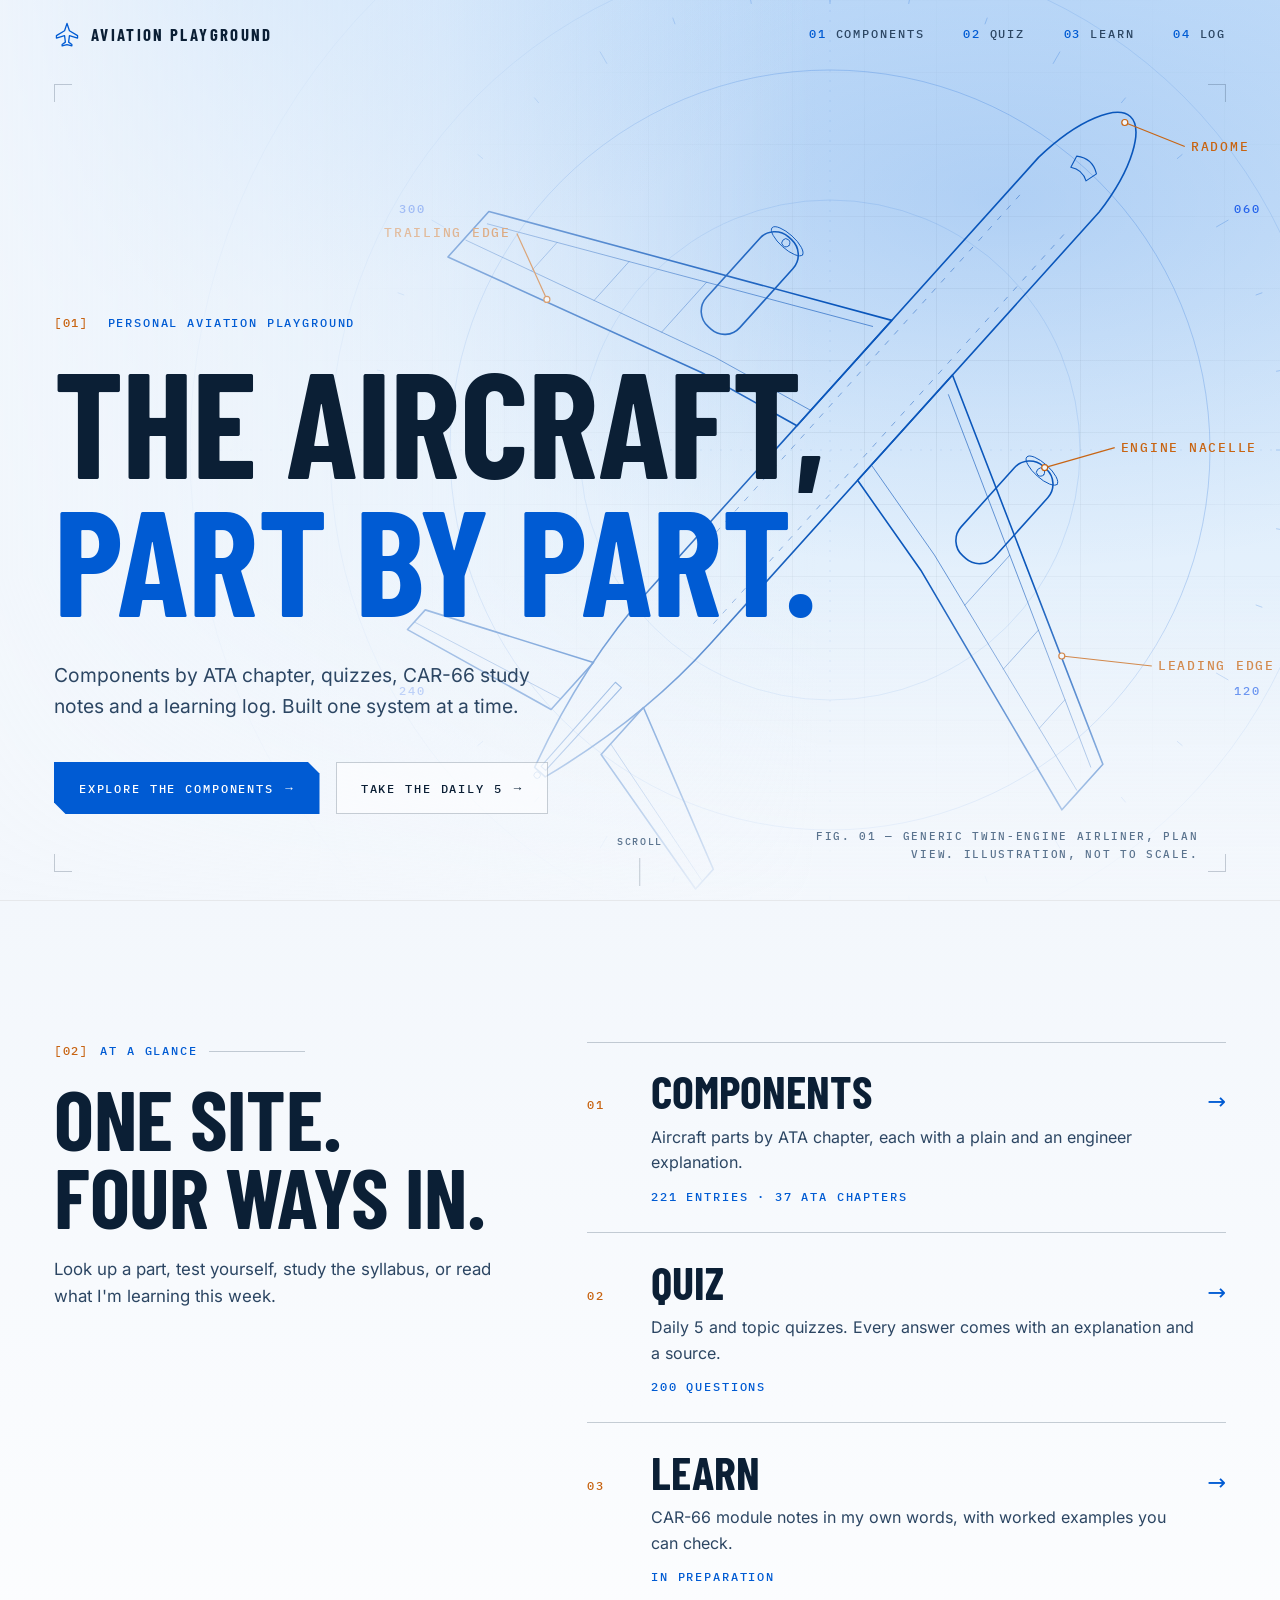
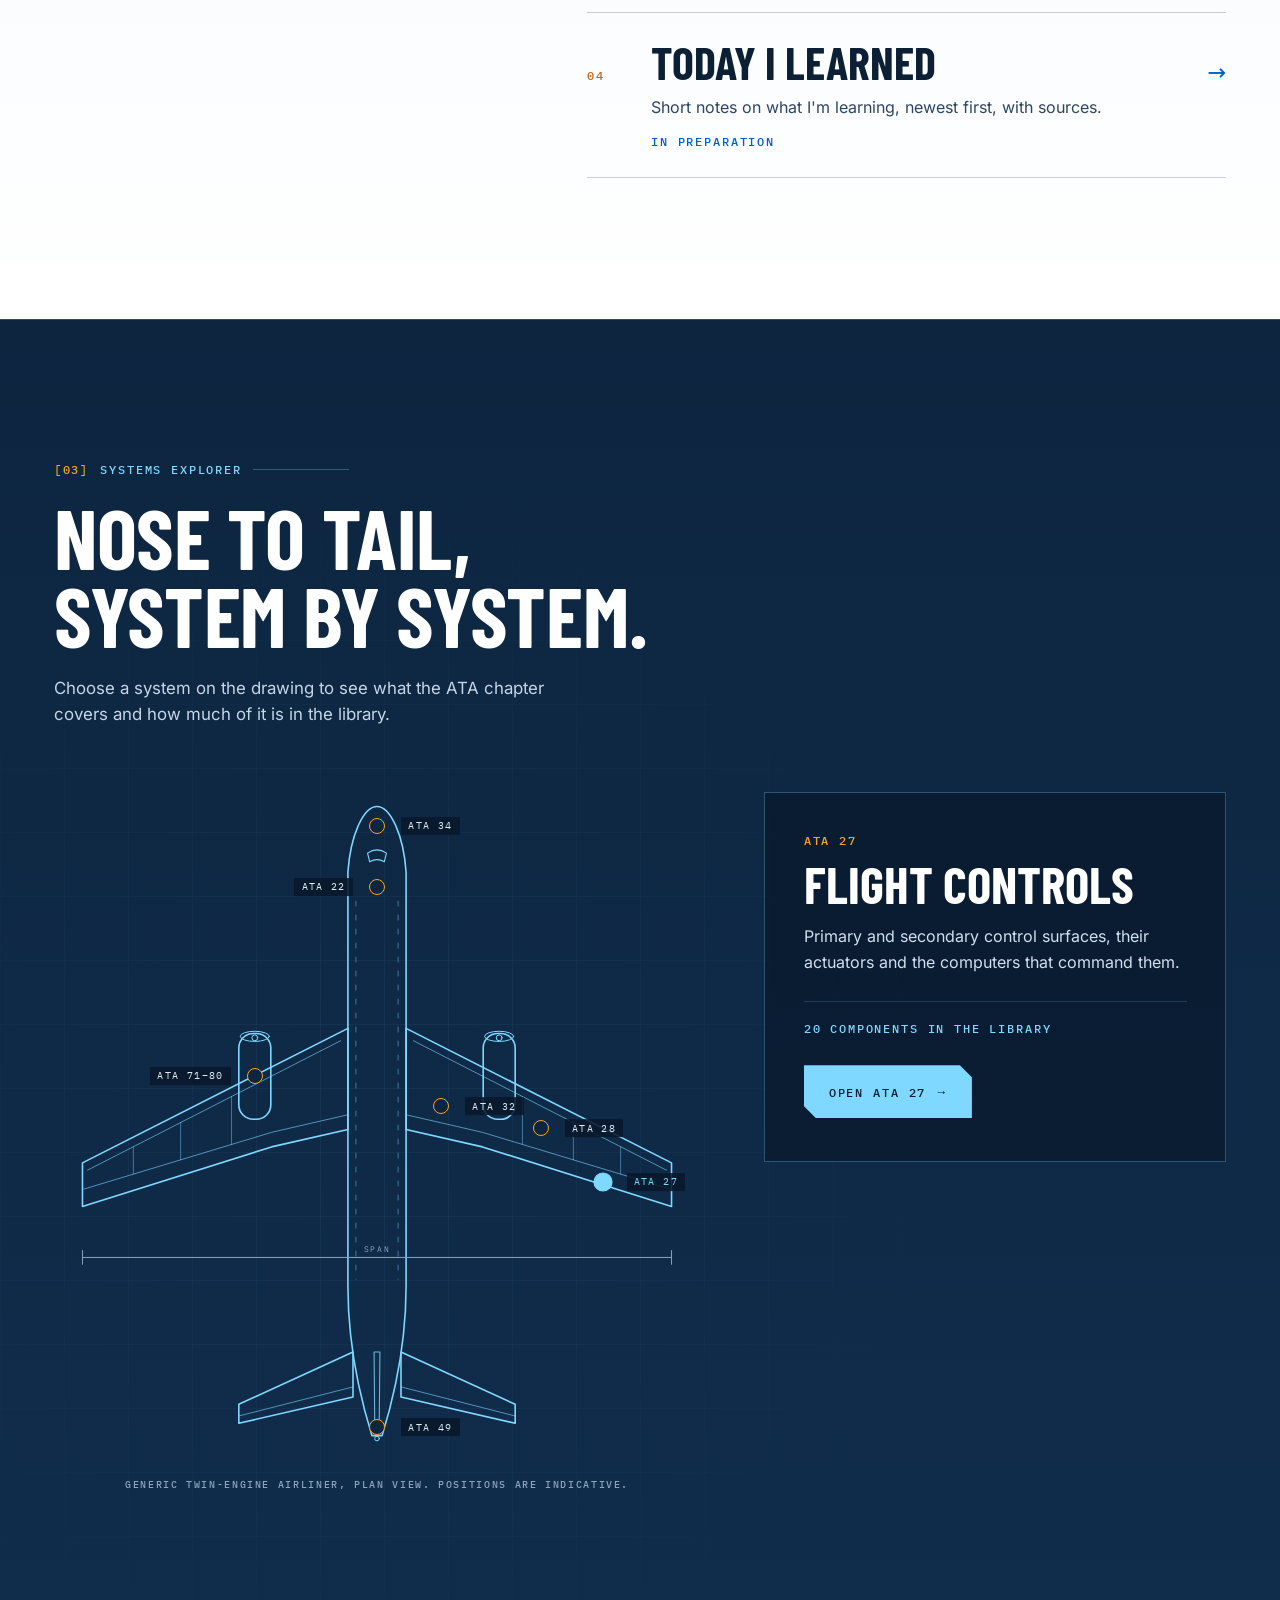
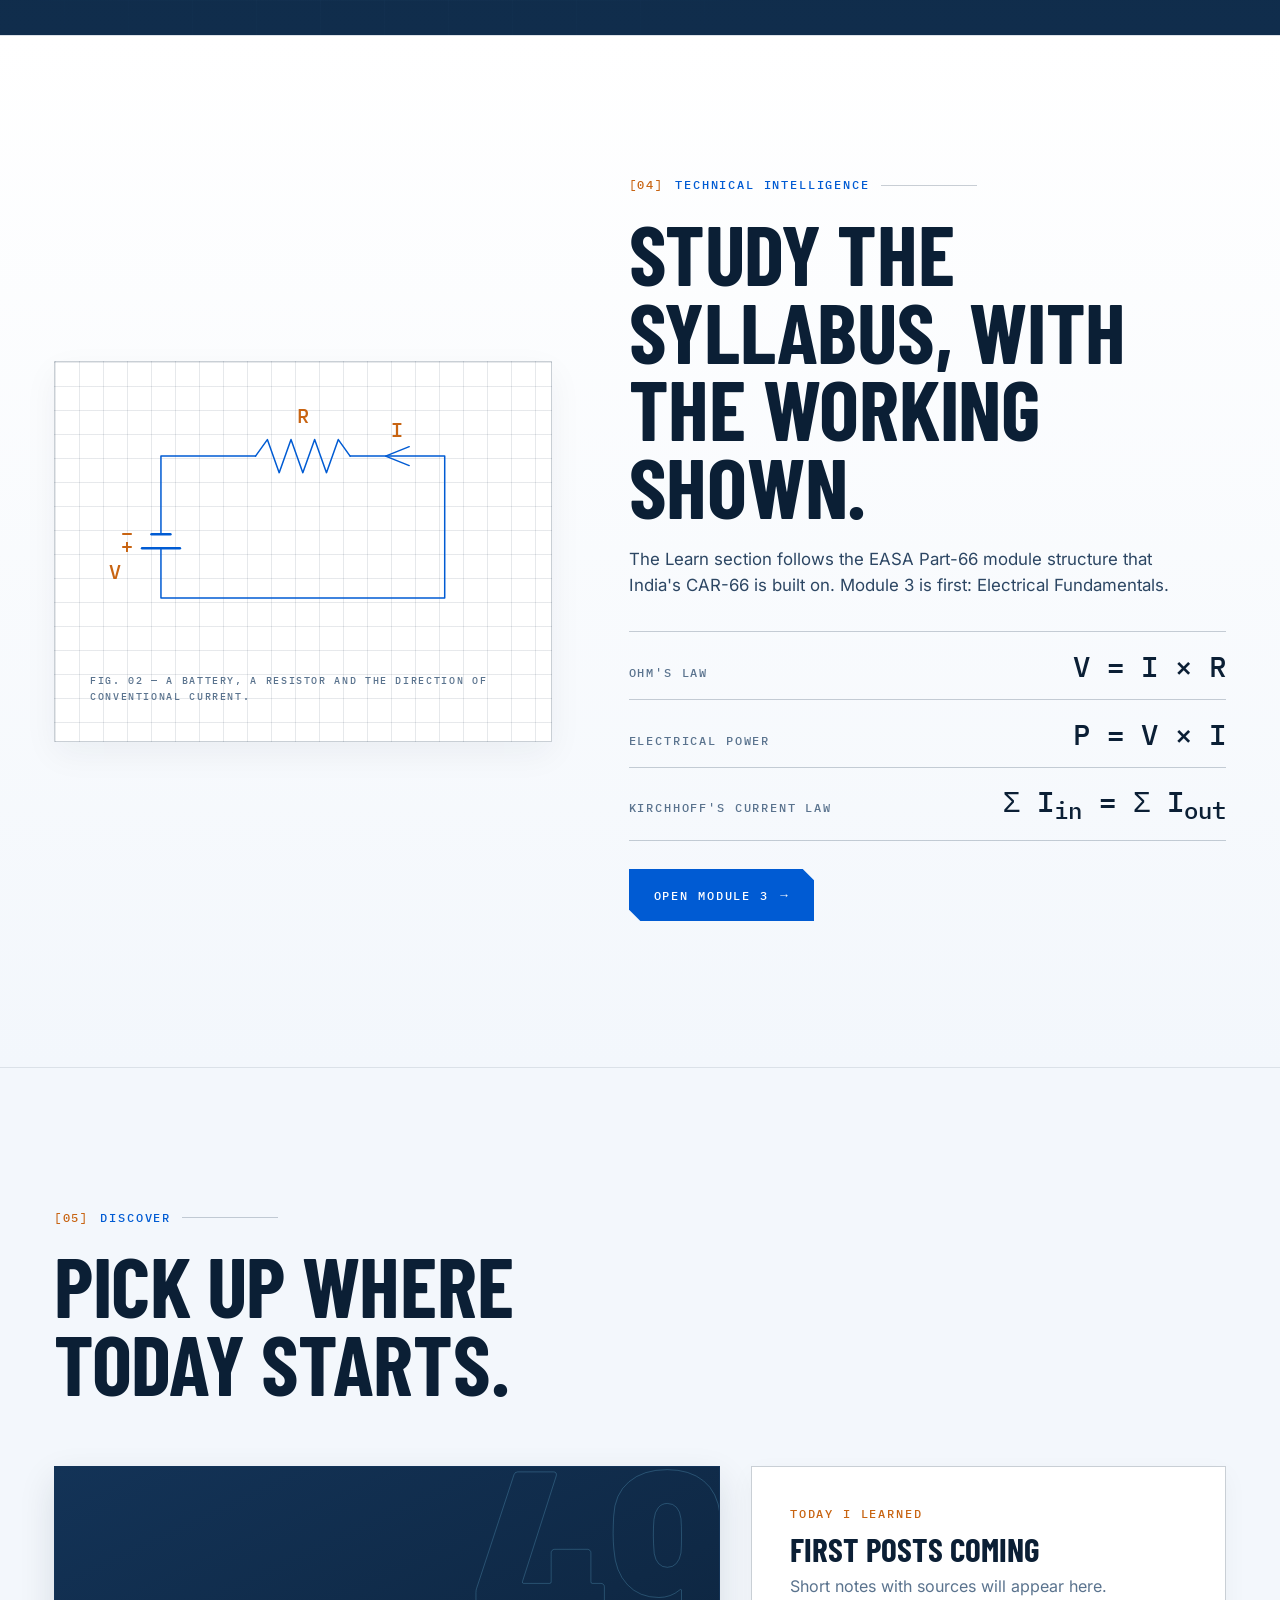
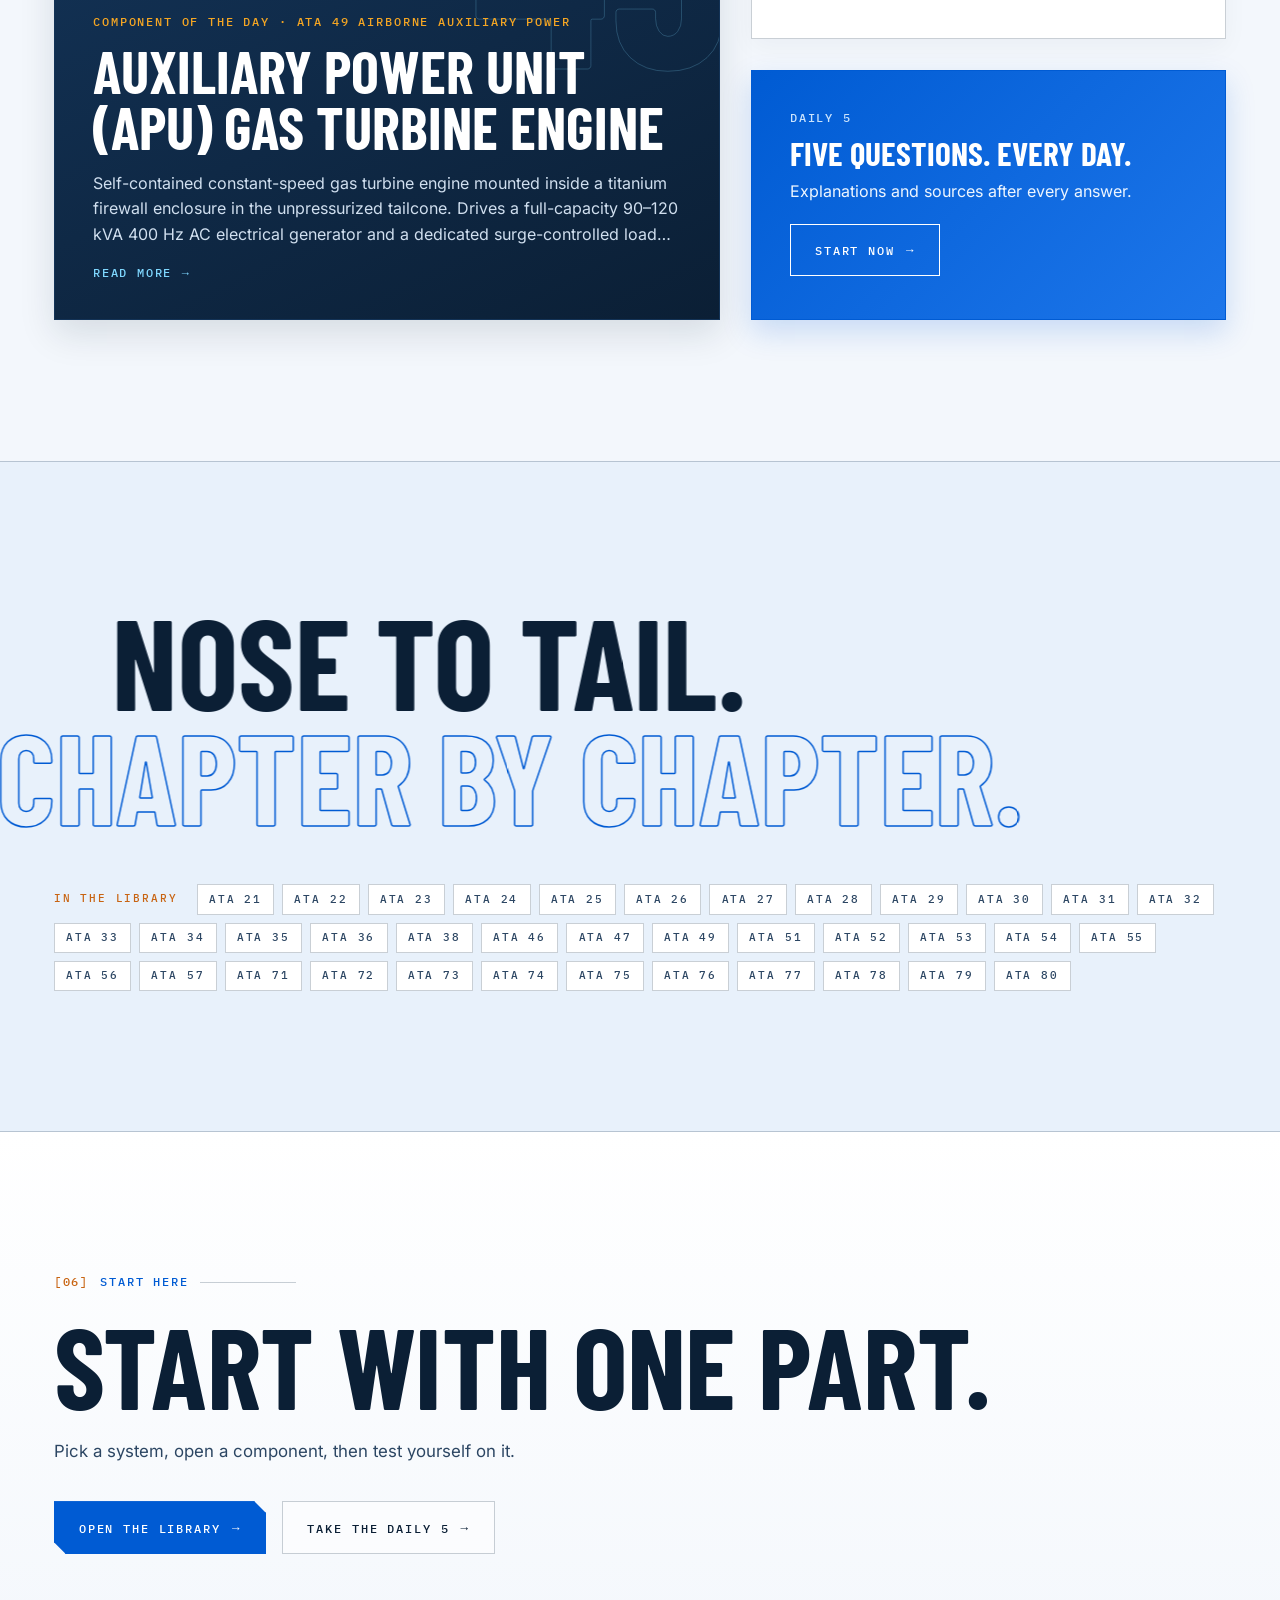
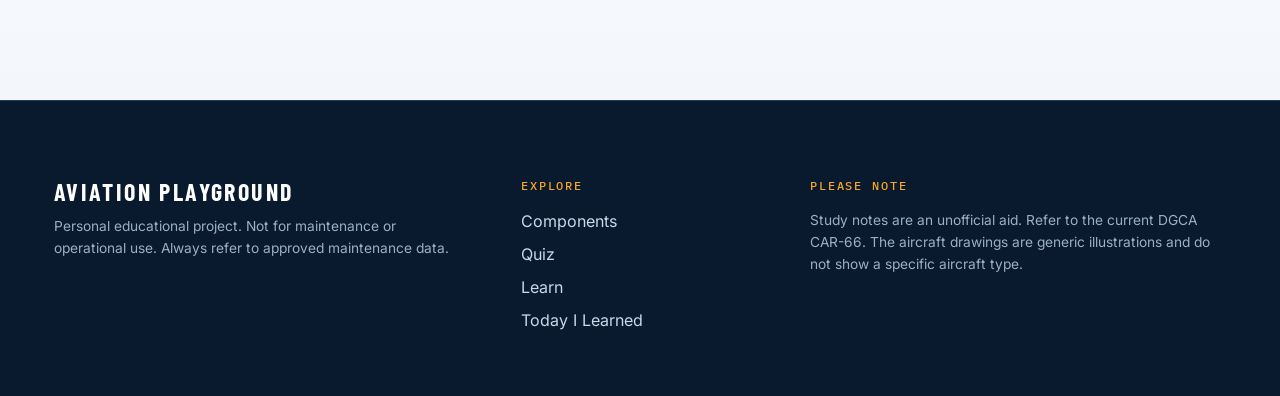
==== commit dc6b7ca5: "Rebrand site from Aviation Playground to AVYNTIS" ====
--- a/index.html
+++ b/index.html
@@ -3,7 +3,7 @@
 <head>
   <meta charset="UTF-8">
   <meta name="viewport" content="width=device-width, initial-scale=1, viewport-fit=cover">
-  <title>My Aviation Playground | The aircraft, part by part</title>
+  <title>AVYNTIS | The aircraft, part by part</title>
   <meta name="description" content="A personal aviation playground: aircraft components by ATA chapter, quizzes, CAR-66 study notes and a learning log.">
   <meta name="theme-color" content="#04070c">
   <link rel="icon" href="data:image/svg+xml,%3Csvg xmlns='http://www.w3.org/2000/svg' viewBox='0 0 32 32'%3E%3Crect width='32' height='32' rx='6' fill='%2304070c'/%3E%3Cpath d='M16 4 L19 13 L28 18 L28 20.5 L19 18 L18 25 L21.5 27.5 L21.5 29 L16 27.5 L10.5 29 L10.5 27.5 L14 25 L13 18 L4 20.5 L4 18 L13 13 Z' fill='none' stroke='%237fd8ff' stroke-width='1.6' stroke-linejoin='round'/%3E%3C/svg%3E">
